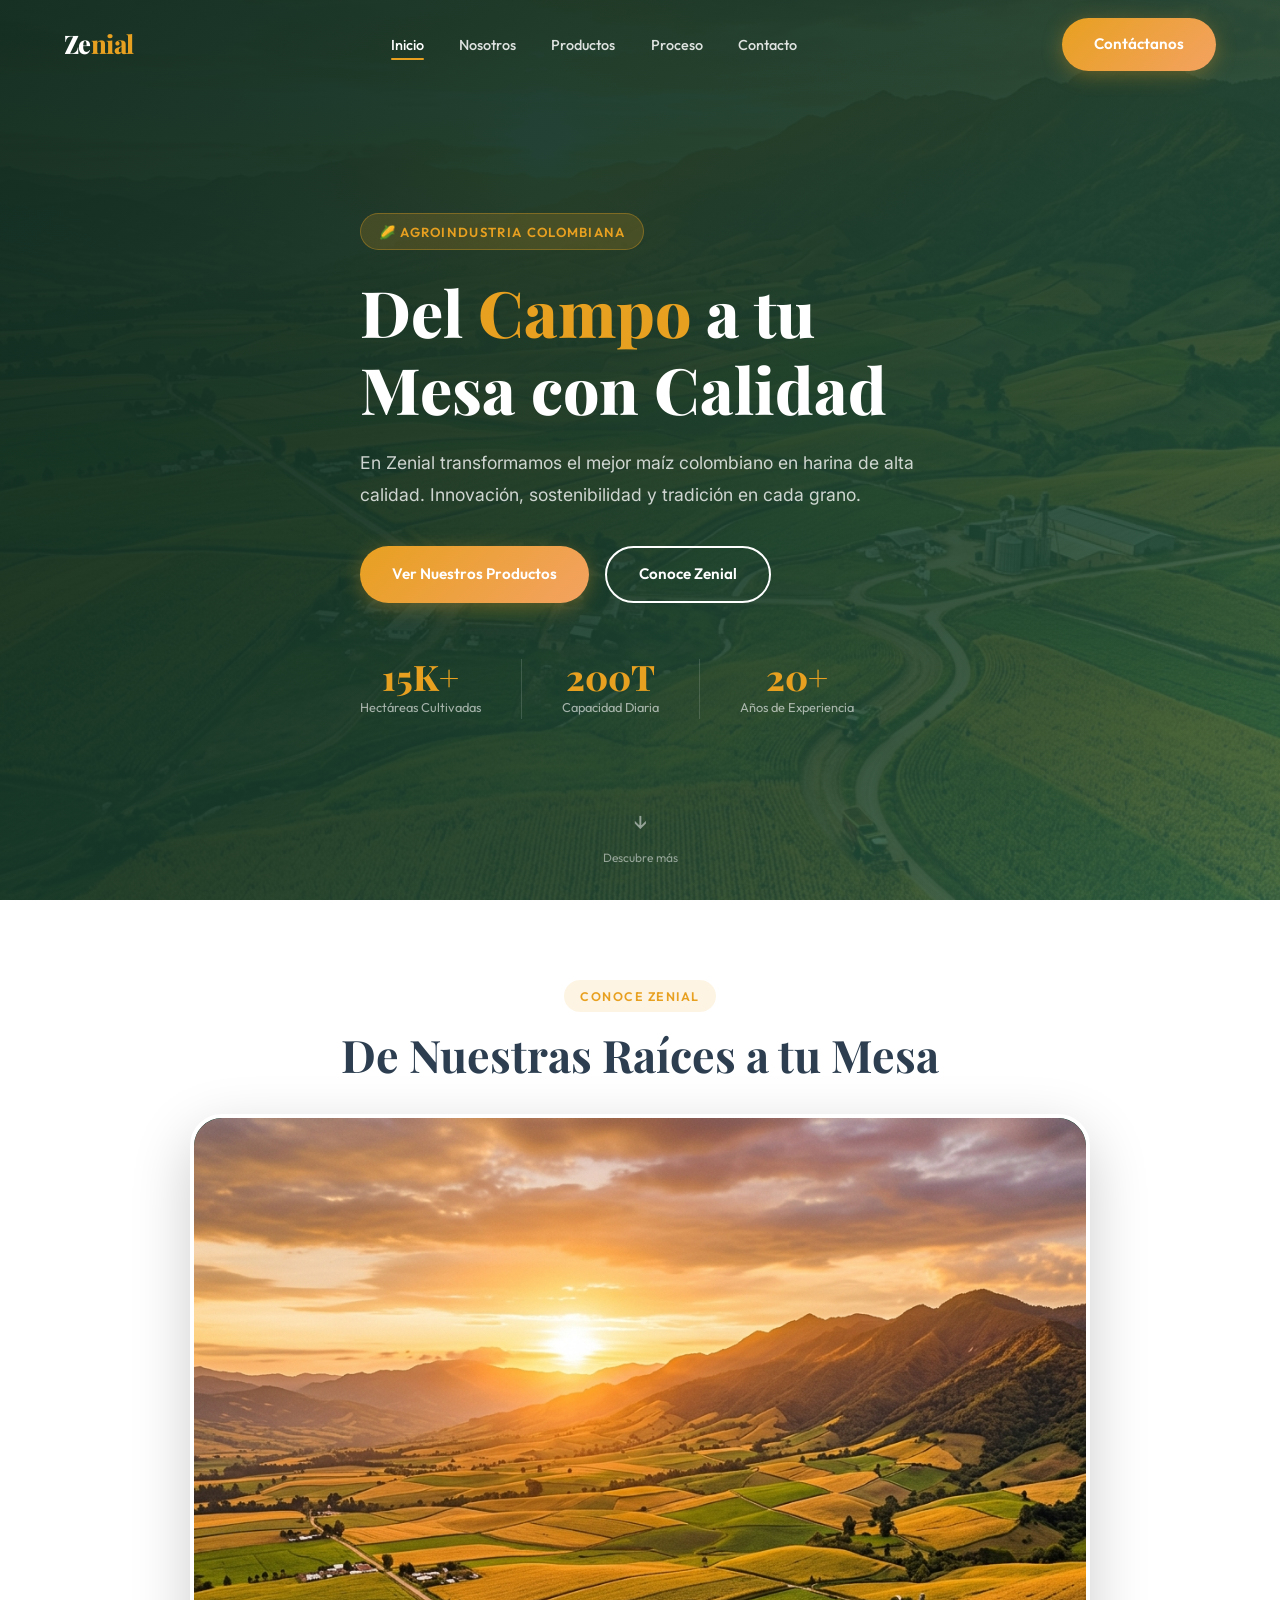
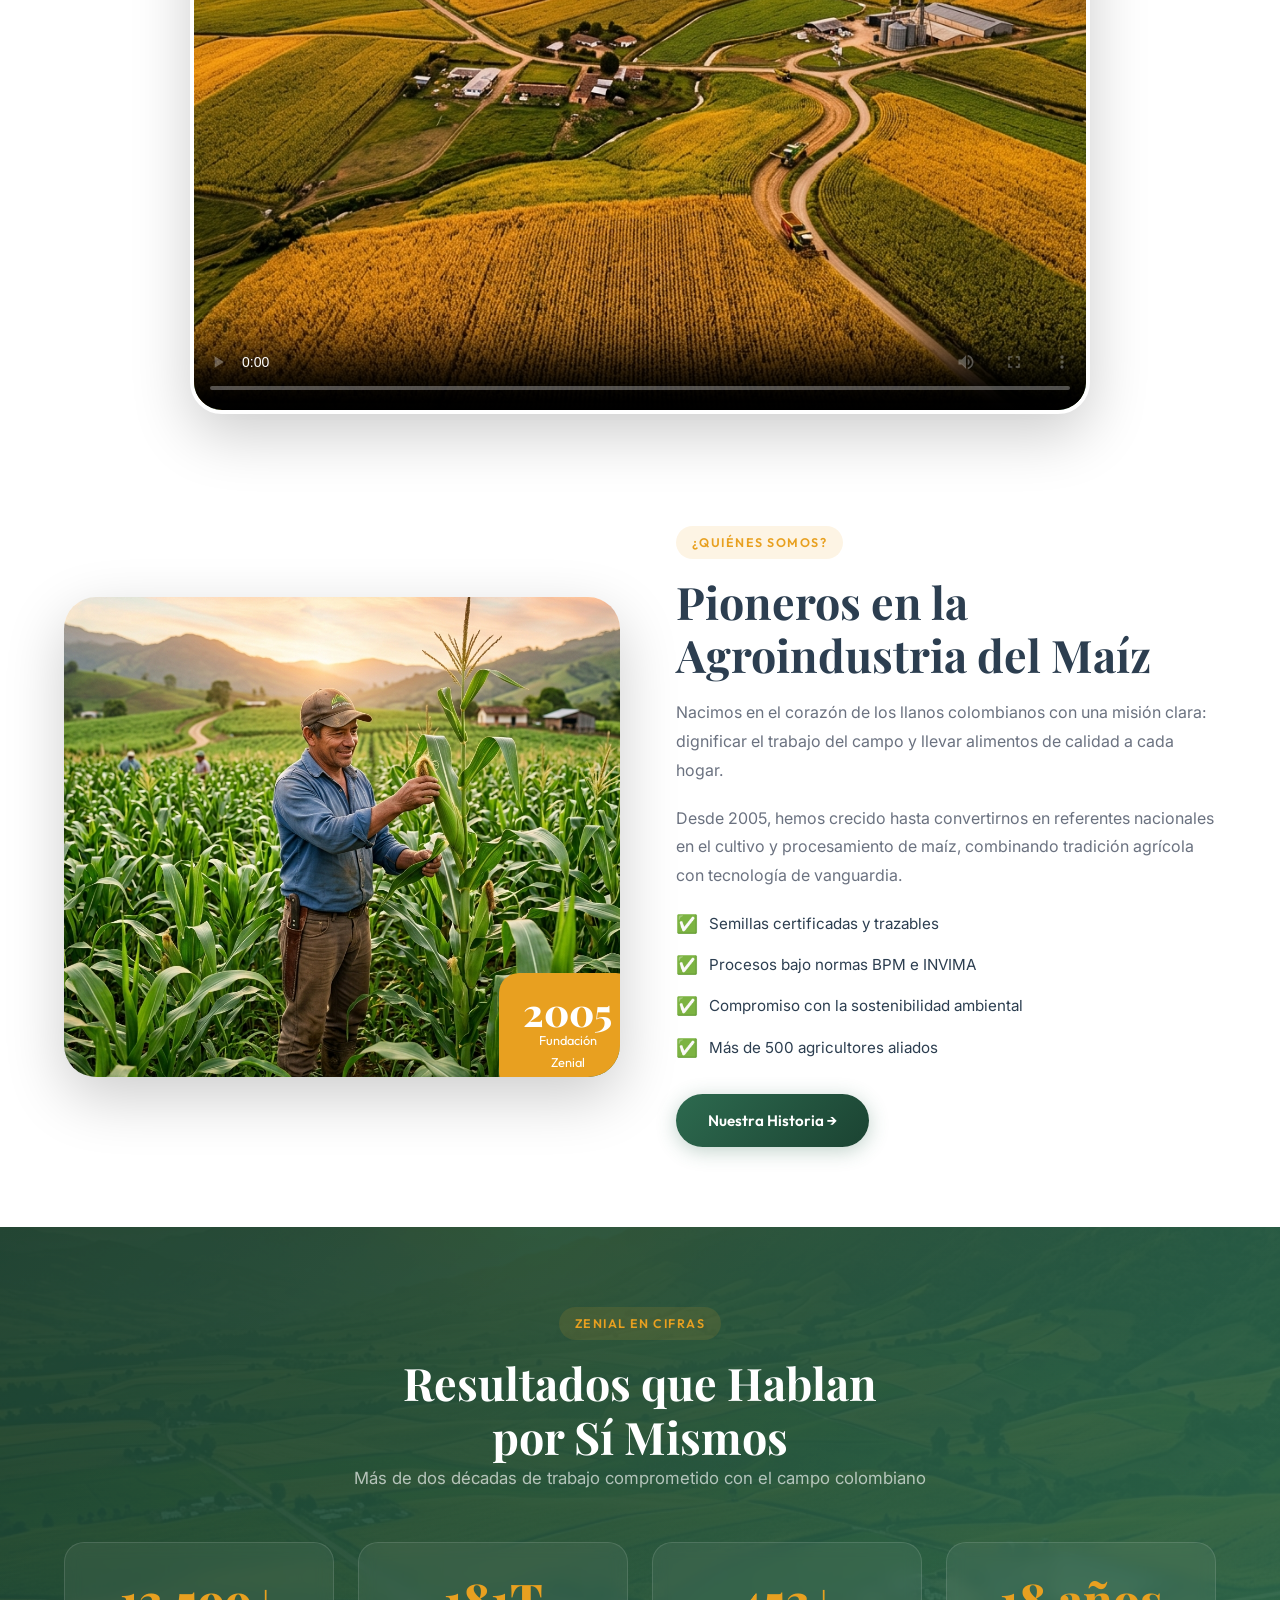
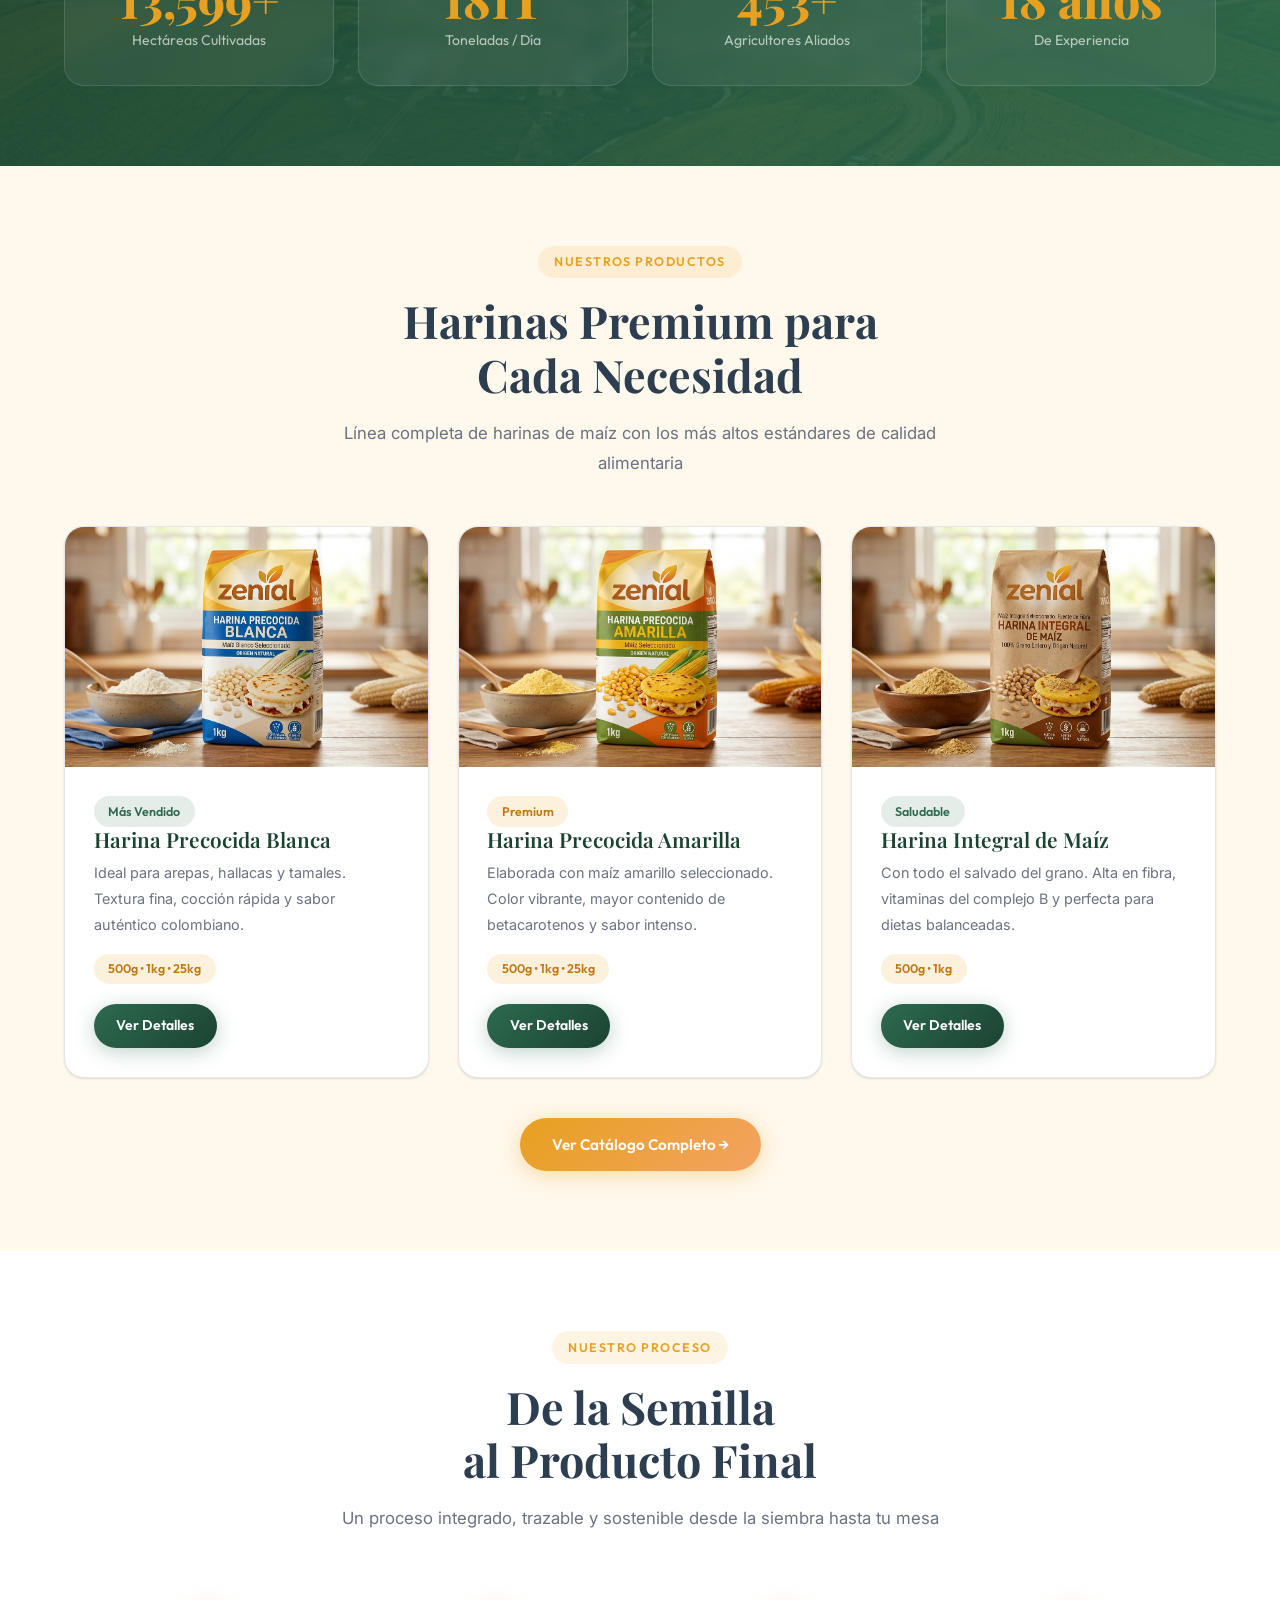
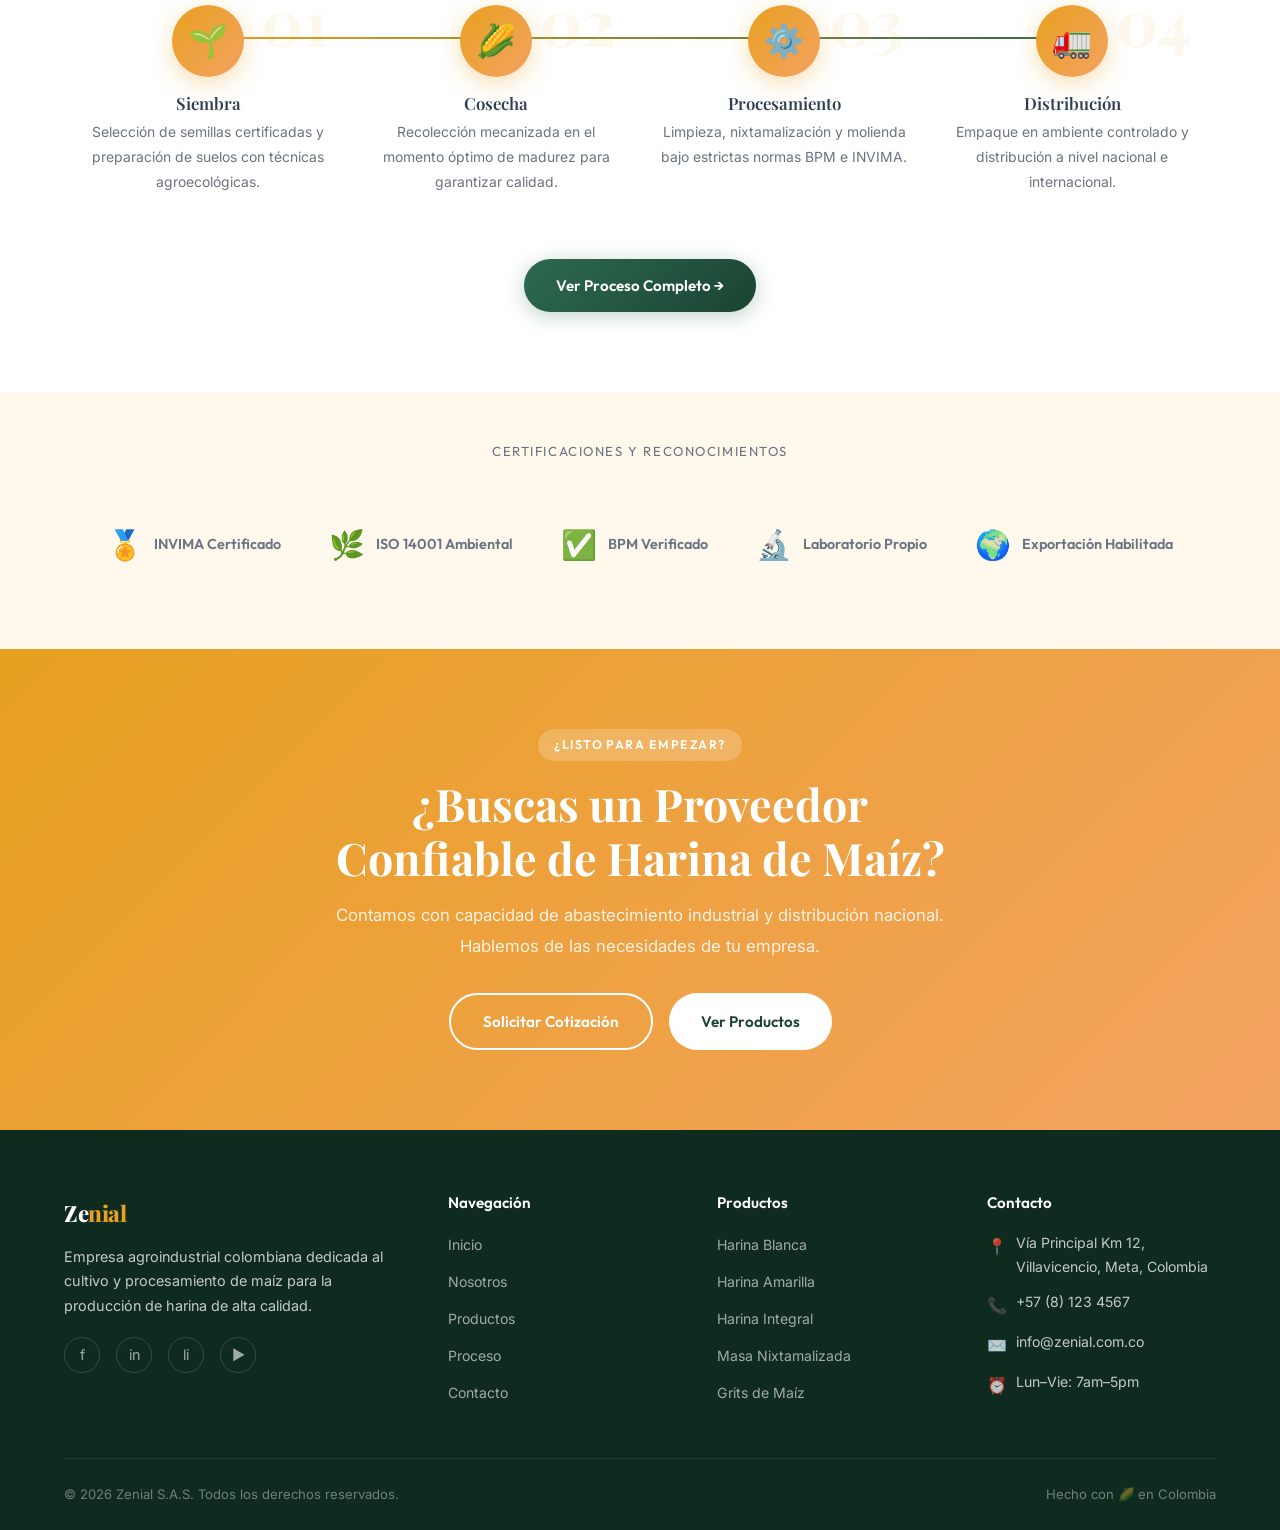
==== index.html @ 9efb4933 "first commit" ====
<!DOCTYPE html>
<html lang="es">

<head>
  <meta charset="UTF-8" />
  <meta name="viewport" content="width=device-width, initial-scale=1.0" />
  <meta name="description"
    content="Zenial — Empresa agroindustrial líder en cultivo y procesamiento de maíz para producción de harina de alta calidad en Colombia." />
  <title>Zenial | Harina de Maíz Premium — Del Campo a tu Mesa</title>
  <link rel="stylesheet" href="css/styles.css" />
  <style>
    /* ── HERO HOME ── */
    .hero {
      min-height: 100vh;
      display: flex;
      align-items: center;
      position: relative;
      overflow: hidden;
      background: linear-gradient(135deg, var(--color-darker) 0%, #1a3a2a 50%, var(--color-secondary) 100%);
    }

    .hero-bg {
      position: absolute;
      inset: 0;
      background: url('assets/images/hero_banner.png') center/cover no-repeat;
      opacity: .22;
    }

    .hero-overlay {
      position: absolute;
      inset: 0;
      background: linear-gradient(135deg, rgba(15, 43, 32, .85) 0%, rgba(27, 67, 50, .6) 60%, transparent 100%);
    }

    .hero .container {
      position: relative;
      z-index: 1;
      padding-top: 6rem;
      padding-bottom: 4rem;
    }

    .hero-content {
      max-width: 680px;
    }

    .hero-tag {
      display: inline-flex;
      align-items: center;
      gap: .5rem;
      background: rgba(232, 160, 32, .18);
      border: 1px solid rgba(232, 160, 32, .35);
      border-radius: 50px;
      padding: .4rem 1.1rem;
      font-family: var(--font-accent);
      font-size: .82rem;
      font-weight: 600;
      letter-spacing: .1em;
      text-transform: uppercase;
      color: var(--color-primary);
      margin-bottom: 1.5rem;
    }

    .hero h1 {
      color: var(--color-white);
      margin-bottom: 1.2rem;
    }

    .hero h1 em {
      font-style: normal;
      color: var(--color-primary);
    }

    .hero-desc {
      color: rgba(255, 255, 255, .78);
      font-size: 1.1rem;
      line-height: 1.8;
      margin-bottom: 2.2rem;
      max-width: 560px;
    }

    .hero-btns {
      display: flex;
      gap: 1rem;
      flex-wrap: wrap;
    }

    .hero-stats {
      display: flex;
      gap: 2.5rem;
      margin-top: 3.5rem;
      flex-wrap: wrap;
    }

    .hero-stat {
      text-align: center;
    }

    .hero-stat .num {
      font-family: var(--font-heading);
      font-size: 2.2rem;
      font-weight: 800;
      color: var(--color-primary);
      line-height: 1;
    }

    .hero-stat .lbl {
      font-size: .8rem;
      color: rgba(255, 255, 255, .6);
      font-family: var(--font-accent);
      margin-top: .2rem;
    }

    .hero-divider {
      width: 1px;
      background: rgba(255, 255, 255, .15);
    }

    .hero-scroll {
      position: absolute;
      bottom: 2rem;
      left: 50%;
      transform: translateX(-50%);
      display: flex;
      flex-direction: column;
      align-items: center;
      gap: .4rem;
      color: rgba(255, 255, 255, .5);
      font-size: .75rem;
      font-family: var(--font-accent);
      animation: bounce 2s infinite;
      z-index: 1;
    }

    .hero-scroll span {
      font-size: 1.4rem;
    }

    @keyframes bounce {

      0%,
      100% {
        transform: translateX(-50%) translateY(0)
      }

      50% {
        transform: translateX(-50%) translateY(-8px)
      }
    }

    /* ── SECCIÓN VIDEO ── */
    .video-section {
      background: var(--color-white);
      padding: 5rem 0 2rem;
      text-align: center;
    }
    .video-container {
      max-width: 900px;
      margin: 0 auto;
      border-radius: var(--radius-xl);
      overflow: hidden;
      box-shadow: var(--shadow-xl);
      border: 4px solid var(--color-white);
      background: var(--color-dark);
    }
    .video-container video {
      width: 100%;
      display: block;
      border-radius: calc(var(--radius-xl) - 4px);
    }
    .video-intro {
      margin-bottom: 2rem;
    }

    /* ── SECCIÓN QUIÉNES SOMOS (HOME) ── */
    .about-home {
      background: var(--color-white);
    }

    .about-img-wrap {
      position: relative;
      border-radius: var(--radius-xl);
      overflow: hidden;
      box-shadow: var(--shadow-xl);
    }

    .about-img-wrap img {
      width: 100%;
      height: 480px;
      object-fit: cover;
    }

    .about-badge {
      position: absolute;
      bottom: -1rem;
      right: -1rem;
      background: var(--color-primary);
      color: var(--color-white);
      border-radius: var(--radius-lg);
      padding: 1.2rem 1.5rem;
      text-align: center;
      box-shadow: var(--shadow-lg);
    }

    .about-badge .big {
      font-family: var(--font-heading);
      font-size: 2.4rem;
      font-weight: 800;
      line-height: 1;
    }

    .about-badge .small {
      font-family: var(--font-accent);
      font-size: .8rem;
    }

    .about-text {
      padding-left: 1rem;
    }

    .about-text h2 {
      margin-bottom: 1rem;
    }

    .about-text p {
      color: var(--color-text-light);
      margin-bottom: 1.2rem;
    }

    .about-text ul {
      display: flex;
      flex-direction: column;
      gap: .7rem;
      margin-bottom: 2rem;
    }

    .about-text ul li {
      display: flex;
      align-items: center;
      gap: .7rem;
      font-size: .95rem;
    }

    .check-icon {
      color: var(--color-secondary);
      font-size: 1.1rem;
    }

    /* ── PRODUCTOS DESTACADOS ── */
    .productos-home {
      background: var(--color-light);
    }

    .prod-grid {
      display: grid;
      grid-template-columns: repeat(3, 1fr);
      gap: 1.8rem;
    }

    /* ── STATS SECTION ── */
    .stats-section {
      background: linear-gradient(135deg, var(--color-dark), var(--color-secondary));
      padding: 5rem 0;
      position: relative;
      overflow: hidden;
    }

    .stats-section::before {
      content: '';
      position: absolute;
      inset: 0;
      background: url('assets/images/hero_banner.png') center/cover no-repeat;
      opacity: .07;
    }

    .stats-section .container {
      position: relative;
      z-index: 1;
    }

    .stats-intro {
      color: var(--color-white);
      text-align: center;
      margin-bottom: 3rem;
    }

    .stats-intro h2 {
      color: var(--color-white);
    }

    .stats-intro p {
      color: rgba(255, 255, 255, .65);
    }

    /* ── PROCESO PREVIEW ── */
    .proceso-preview {
      background: var(--color-white);
    }

    /* ── CTA FINAL ── */
    .cta-section {
      background: linear-gradient(135deg, var(--color-primary), var(--color-accent));
      padding: 5rem 0;
      text-align: center;
    }

    .cta-section h2 {
      color: var(--color-white);
      margin-bottom: 1rem;
    }

    .cta-section p {
      color: rgba(255, 255, 255, .85);
      font-size: 1.05rem;
      margin-bottom: 2rem;
    }

    .cta-btns {
      display: flex;
      gap: 1rem;
      justify-content: center;
      flex-wrap: wrap;
    }

    /* ── CERTIFICACIONES ── */
    .cert-section {
      background: var(--color-light);
      padding: 3rem 0;
    }

    .cert-title {
      text-align: center;
      font-family: var(--font-accent);
      font-size: .82rem;
      text-transform: uppercase;
      letter-spacing: .12em;
      color: var(--color-text-light);
      margin-bottom: 1.5rem;
    }
  </style>
</head>

<body>

  <!-- ══ NAVBAR ══ -->
  <nav class="navbar" id="navbar">
    <div class="container">
      <a href="index.html" class="nav-logo">
        <img src="assets/logo.png" alt="Zenial Logo" onerror="this.style.display='none'">
        <span class="nav-logo-text">Ze<span>nial</span></span>
      </a>
      <ul class="nav-links" id="navLinks">
        <li><a href="index.html" class="active">Inicio</a></li>
        <li><a href="nosotros.html">Nosotros</a></li>
        <li><a href="productos.html">Productos</a></li>
        <li><a href="proceso.html">Proceso</a></li>
        <li><a href="contacto.html">Contacto</a></li>
      </ul>
      <a href="contacto.html" class="btn btn-primary nav-cta">Contáctanos</a>
      <button class="hamburger" id="hamburger" aria-label="Menú">
        <span></span><span></span><span></span>
      </button>
    </div>
  </nav>

  <!-- ══ HERO ══ -->
  <section class="hero" id="hero">
    <div class="hero-bg"></div>
    <div class="hero-overlay"></div>
    <div class="container">
      <div class="hero-content">
        <div class="hero-tag">🌽 Agroindustria Colombiana</div>
        <h1>Del <em>Campo</em> a tu<br>Mesa con Calidad</h1>
        <p class="hero-desc">
          En Zenial transformamos el mejor maíz colombiano en harina de alta calidad.
          Innovación, sostenibilidad y tradición en cada grano.
        </p>
        <div class="hero-btns">
          <a href="productos.html" class="btn btn-primary">Ver Nuestros Productos</a>
          <a href="nosotros.html" class="btn btn-outline">Conoce Zenial</a>
        </div>
        <div class="hero-stats">
          <div class="hero-stat">
            <div class="num">15K+</div>
            <div class="lbl">Hectáreas Cultivadas</div>
          </div>
          <div class="hero-divider"></div>
          <div class="hero-stat">
            <div class="num">200T</div>
            <div class="lbl">Capacidad Diaria</div>
          </div>
          <div class="hero-divider"></div>
          <div class="hero-stat">
            <div class="num">20+</div>
            <div class="lbl">Años de Experiencia</div>
          </div>
        </div>
      </div>
    </div>
    <div class="hero-scroll">
      <span>↓</span>
      Descubre más
    </div>
  </section>

  <!-- ══ VIDEO COMERCIAL ══ -->
  <section class="video-section">
    <div class="container">
      <div class="video-intro reveal">
        <span class="section-tag">Conoce Zenial</span>
        <h2>De Nuestras Raíces a tu Mesa</h2>
      </div>
      <div class="video-container reveal">
        <video controls poster="assets/images/hero_banner.png">
          <source src="assets/video/Raíces_a_tu_Mesa.mp4#t=0,26" type="video/mp4">
          Tu navegador no soporta la etiqueta de video.
        </video>
      </div>
    </div>
  </section>

  <!-- ══ QUIÉNES SOMOS ══ -->
  <section class="section about-home">
    <div class="container">
      <div class="grid-2">
        <div class="about-img-wrap reveal-left">
          <img src="assets/images/agricultor_campo.png"
            onerror="this.src='https://images.unsplash.com/photo-1625246333195-78d9c38ad449?w=800&q=80'"
            alt="Agricultor en campo de maíz Zenial" />
          <div class="about-badge">
            <div class="big">2005</div>
            <div class="small">Fundación<br>Zenial</div>
          </div>
        </div>
        <div class="about-text reveal-right">
          <span class="section-tag">¿Quiénes Somos?</span>
          <h2>Pioneros en la<br>Agroindustria del Maíz</h2>
          <p>
            Nacimos en el corazón de los llanos colombianos con una misión clara:
            dignificar el trabajo del campo y llevar alimentos de calidad a cada hogar.
          </p>
          <p>
            Desde 2005, hemos crecido hasta convertirnos en referentes nacionales
            en el cultivo y procesamiento de maíz, combinando tradición agrícola
            con tecnología de vanguardia.
          </p>
          <ul>
            <li><span class="check-icon">✅</span> Semillas certificadas y trazables</li>
            <li><span class="check-icon">✅</span> Procesos bajo normas BPM e INVIMA</li>
            <li><span class="check-icon">✅</span> Compromiso con la sostenibilidad ambiental</li>
            <li><span class="check-icon">✅</span> Más de 500 agricultores aliados</li>
          </ul>
          <a href="nosotros.html" class="btn btn-green">Nuestra Historia →</a>
        </div>
      </div>
    </div>
  </section>

  <!-- ══ ESTADÍSTICAS ══ -->
  <section class="stats-section">
    <div class="container">
      <div class="stats-intro reveal">
        <span class="section-tag">Zenial en Cifras</span>
        <h2>Resultados que Hablan<br>por Sí Mismos</h2>
        <p class="section-subtitle">Más de dos décadas de trabajo comprometido con el campo colombiano</p>
      </div>
      <div class="stats-grid">
        <div class="stat-card reveal">
          <div class="stat-number" data-target="15000" data-suffix="+">0</div>
          <div class="stat-label">Hectáreas Cultivadas</div>
        </div>
        <div class="stat-card reveal">
          <div class="stat-number" data-target="200" data-suffix="T">0</div>
          <div class="stat-label">Toneladas / Día</div>
        </div>
        <div class="stat-card reveal">
          <div class="stat-number" data-target="500" data-suffix="+">0</div>
          <div class="stat-label">Agricultores Aliados</div>
        </div>
        <div class="stat-card reveal">
          <div class="stat-number" data-target="20" data-suffix=" años">0</div>
          <div class="stat-label">De Experiencia</div>
        </div>
      </div>
    </div>
  </section>

  <!-- ══ PRODUCTOS DESTACADOS ══ -->
  <section class="section productos-home">
    <div class="container">
      <div class="text-center reveal">
        <span class="section-tag">Nuestros Productos</span>
        <h2 class="section-title">Harinas Premium para<br>Cada Necesidad</h2>
        <p class="section-subtitle">Línea completa de harinas de maíz con los más altos estándares de calidad
          alimentaria</p>
      </div>
      <div class="prod-grid">
        <div class="product-card reveal">
          <div class="product-img">
            <img src="assets/images/harina_blanca.png"
              onerror="this.style.display='none'; this.parentElement.innerHTML+='🌽'"
              alt="Harina de Maíz Precocida Blanca" />
          </div>
          <div class="product-body">
            <span class="badge badge-green">Más Vendido</span>
            <h3 class="product-name">Harina Precocida Blanca</h3>
            <p class="product-desc">Ideal para arepas, hallacas y tamales. Textura fina, cocción rápida y sabor
              auténtico colombiano.</p>
            <div class="product-specs">
              <span class="badge badge-gold">500g • 1kg • 25kg</span>
            </div>
            <a href="productos.html" class="btn btn-green" style="font-size:.88rem;padding:.65rem 1.4rem;">Ver
              Detalles</a>
          </div>
        </div>
        <div class="product-card reveal">
          <div class="product-img">
            <img src="assets/images/harina_amarilla.png"
              onerror="this.style.display='none'; this.parentElement.innerHTML+='🌽'"
              alt="Harina de Maíz Precocida Amarilla" />
          </div>
          <div class="product-body">
            <span class="badge badge-gold">Premium</span>
            <h3 class="product-name">Harina Precocida Amarilla</h3>
            <p class="product-desc">Elaborada con maíz amarillo seleccionado. Color vibrante, mayor contenido de
              betacarotenos y sabor intenso.</p>
            <div class="product-specs">
              <span class="badge badge-gold">500g • 1kg • 25kg</span>
            </div>
            <a href="productos.html" class="btn btn-green" style="font-size:.88rem;padding:.65rem 1.4rem;">Ver
              Detalles</a>
          </div>
        </div>
        <div class="product-card reveal">
          <div class="product-img">
            <img src="assets/images/harina_integral.png"
              onerror="this.style.display='none'; this.parentElement.innerHTML+='🌽'" alt="Harina de Maíz Integral" />
          </div>
          <div class="product-body">
            <span class="badge badge-green">Saludable</span>
            <h3 class="product-name">Harina Integral de Maíz</h3>
            <p class="product-desc">Con todo el salvado del grano. Alta en fibra, vitaminas del complejo B y perfecta
              para dietas balanceadas.</p>
            <div class="product-specs">
              <span class="badge badge-gold">500g • 1kg</span>
            </div>
            <a href="productos.html" class="btn btn-green" style="font-size:.88rem;padding:.65rem 1.4rem;">Ver
              Detalles</a>
          </div>
        </div>
      </div>
      <div class="text-center" style="margin-top:2.5rem;">
        <a href="productos.html" class="btn btn-primary">Ver Catálogo Completo →</a>
      </div>
    </div>
  </section>

  <!-- ══ PROCESO PREVIEW ══ -->
  <section class="section proceso-preview">
    <div class="container">
      <div class="text-center reveal">
        <span class="section-tag">Nuestro Proceso</span>
        <h2 class="section-title">De la Semilla<br>al Producto Final</h2>
        <p class="section-subtitle">Un proceso integrado, trazable y sostenible desde la siembra hasta tu mesa</p>
      </div>
      <div class="process-steps" style="margin-top:3rem;">
        <div class="process-step reveal">
          <span class="step-num">01</span>
          <div class="process-icon">🌱</div>
          <h3>Siembra</h3>
          <p>Selección de semillas certificadas y preparación de suelos con técnicas agroecológicas.</p>
        </div>
        <div class="process-step reveal">
          <span class="step-num">02</span>
          <div class="process-icon">🌽</div>
          <h3>Cosecha</h3>
          <p>Recolección mecanizada en el momento óptimo de madurez para garantizar calidad.</p>
        </div>
        <div class="process-step reveal">
          <span class="step-num">03</span>
          <div class="process-icon">⚙️</div>
          <h3>Procesamiento</h3>
          <p>Limpieza, nixtamalización y molienda bajo estrictas normas BPM e INVIMA.</p>
        </div>
        <div class="process-step reveal">
          <span class="step-num">04</span>
          <div class="process-icon">🚛</div>
          <h3>Distribución</h3>
          <p>Empaque en ambiente controlado y distribución a nivel nacional e internacional.</p>
        </div>
      </div>
      <div class="text-center" style="margin-top:2.5rem;">
        <a href="proceso.html" class="btn btn-green">Ver Proceso Completo →</a>
      </div>
    </div>
  </section>

  <!-- ══ CERTIFICACIONES ══ -->
  <section class="cert-section">
    <div class="container">
      <p class="cert-title">Certificaciones y Reconocimientos</p>
      <div class="cert-strip">
        <div class="cert-item"><span class="cert-icon">🏅</span> INVIMA Certificado</div>
        <div class="cert-item"><span class="cert-icon">🌿</span> ISO 14001 Ambiental</div>
        <div class="cert-item"><span class="cert-icon">✅</span> BPM Verificado</div>
        <div class="cert-item"><span class="cert-icon">🔬</span> Laboratorio Propio</div>
        <div class="cert-item"><span class="cert-icon">🌍</span> Exportación Habilitada</div>
      </div>
    </div>
  </section>

  <!-- ══ CTA ══ -->
  <section class="cta-section">
    <div class="container">
      <span class="section-tag" style="background:rgba(255,255,255,.2);color:#fff;">¿Listo para empezar?</span>
      <h2>¿Buscas un Proveedor<br>Confiable de Harina de Maíz?</h2>
      <p>Contamos con capacidad de abastecimiento industrial y distribución nacional.<br>Hablemos de las necesidades de
        tu empresa.</p>
      <div class="cta-btns">
        <a href="contacto.html" class="btn btn-outline">Solicitar Cotización</a>
        <a href="productos.html" class="btn" style="background:var(--color-white);color:var(--color-dark);">Ver
          Productos</a>
      </div>
    </div>
  </section>

  <!-- ══ FOOTER ══ -->
  <footer class="footer">
    <div class="container">
      <div class="footer-grid">
        <div class="footer-brand">
          <div class="nav-logo-text">Ze<span style="color:var(--color-primary)">nial</span></div>
          <p>Empresa agroindustrial colombiana dedicada al cultivo y procesamiento de maíz para la producción de harina
            de alta calidad.</p>
          <div class="footer-socials" style="margin-top:1.2rem;">
            <a href="#" class="social-link" aria-label="Facebook">f</a>
            <a href="#" class="social-link" aria-label="Instagram">in</a>
            <a href="#" class="social-link" aria-label="LinkedIn">li</a>
            <a href="#" class="social-link" aria-label="YouTube">▶</a>
          </div>
        </div>
        <div class="footer-col">
          <h4>Navegación</h4>
          <ul>
            <li><a href="index.html">Inicio</a></li>
            <li><a href="nosotros.html">Nosotros</a></li>
            <li><a href="productos.html">Productos</a></li>
            <li><a href="proceso.html">Proceso</a></li>
            <li><a href="contacto.html">Contacto</a></li>
          </ul>
        </div>
        <div class="footer-col">
          <h4>Productos</h4>
          <ul>
            <li><a href="productos.html">Harina Blanca</a></li>
            <li><a href="productos.html">Harina Amarilla</a></li>
            <li><a href="productos.html">Harina Integral</a></li>
            <li><a href="productos.html">Masa Nixtamalizada</a></li>
            <li><a href="productos.html">Grits de Maíz</a></li>
          </ul>
        </div>
        <div class="footer-col">
          <h4>Contacto</h4>
          <div class="footer-contact-item"><span class="icon">📍</span><span>Vía Principal Km 12, Villavicencio, Meta,
              Colombia</span></div>
          <div class="footer-contact-item"><span class="icon">📞</span><span>+57 (8) 123 4567</span></div>
          <div class="footer-contact-item"><span class="icon">✉️</span><span>info@zenial.com.co</span></div>
          <div class="footer-contact-item"><span class="icon">⏰</span><span>Lun–Vie: 7am–5pm</span></div>
        </div>
      </div>
      <div class="footer-bottom">
        <span>© 2026 Zenial S.A.S. Todos los derechos reservados.</span>
        <span>Hecho con 🌽 en Colombia</span>
      </div>
    </div>
  </footer>

  <script src="js/main.js"></script>
</body>

</html>
---- css/styles.css ----
/* ===================================================
   ZENIAL — Sistema de Diseño Global
   Paleta: Verde Campo + Dorado Maíz
=================================================== */

/* Google Fonts */
@import url('https://fonts.googleapis.com/css2?family=Playfair+Display:wght@400;600;700;800&family=Inter:wght@300;400;500;600&family=Outfit:wght@300;400;600;700&display=swap');

/* ─── Variables / Tokens ─── */
:root {
  --color-primary:    #E8A020;
  --color-primary-dk: #C07810;
  --color-secondary:  #2D6A4F;
  --color-dark:       #1B4332;
  --color-darker:     #0f2b20;
  --color-accent:     #F4A261;
  --color-light:      #FFF8EC;
  --color-cream:      #FEF3C7;
  --color-text:       #2C3E50;
  --color-text-light: #6B7280;
  --color-white:      #FFFFFF;
  --color-border:     #E5E7EB;

  --font-heading: 'Playfair Display', Georgia, serif;
  --font-body:    'Inter', sans-serif;
  --font-accent:  'Outfit', sans-serif;

  --shadow-sm:  0 1px 3px rgba(0,0,0,.08), 0 1px 2px rgba(0,0,0,.05);
  --shadow-md:  0 4px 16px rgba(0,0,0,.10);
  --shadow-lg:  0 10px 40px rgba(0,0,0,.15);
  --shadow-xl:  0 20px 60px rgba(0,0,0,.20);

  --radius-sm:  6px;
  --radius-md:  12px;
  --radius-lg:  20px;
  --radius-xl:  32px;

  --transition: .3s cubic-bezier(.4,0,.2,1);
  --max-width:  1200px;
}

/* ─── Reset ─── */
*, *::before, *::after { box-sizing: border-box; margin: 0; padding: 0; }
html { scroll-behavior: smooth; font-size: 16px; }
body {
  font-family: var(--font-body);
  color: var(--color-text);
  background: var(--color-white);
  line-height: 1.7;
  overflow-x: hidden;
}
img { max-width: 100%; display: block; }
a  { text-decoration: none; color: inherit; }
ul { list-style: none; }
button { cursor: pointer; border: none; outline: none; background: transparent; }

/* ─── Utilidades ─── */
.container { max-width: var(--max-width); margin: 0 auto; padding: 0 1.5rem; }
.section    { padding: 5rem 0; }
.section-sm { padding: 3rem 0; }
.text-center { text-align: center; }
.text-gold   { color: var(--color-primary); }
.text-green  { color: var(--color-secondary); }
.bg-light    { background: var(--color-light); }
.bg-dark     { background: var(--color-dark); }

/* ─── Tipografía ─── */
h1,h2,h3,h4,h5 { font-family: var(--font-heading); line-height: 1.2; }
h1 { font-size: clamp(2.2rem, 5vw, 4rem); font-weight: 800; }
h2 { font-size: clamp(1.8rem, 3.5vw, 2.8rem); font-weight: 700; }
h3 { font-size: clamp(1.2rem, 2vw, 1.6rem); font-weight: 600; }
p  { font-size: 1rem; line-height: 1.8; }

.section-tag {
  display: inline-block;
  font-family: var(--font-accent);
  font-size: .78rem;
  font-weight: 600;
  letter-spacing: .12em;
  text-transform: uppercase;
  color: var(--color-primary);
  background: rgba(232,160,32,.12);
  padding: .35rem 1rem;
  border-radius: 50px;
  margin-bottom: 1rem;
}

.section-title {
  font-family: var(--font-heading);
  margin-bottom: 1rem;
}

.section-subtitle {
  color: var(--color-text-light);
  font-size: 1.05rem;
  max-width: 600px;
  margin: 0 auto 3rem;
}

/* ─── Botones ─── */
.btn {
  display: inline-flex;
  align-items: center;
  gap: .5rem;
  font-family: var(--font-accent);
  font-weight: 600;
  font-size: .95rem;
  padding: .85rem 2rem;
  border-radius: 50px;
  transition: var(--transition);
  position: relative;
  overflow: hidden;
}
.btn-primary {
  background: linear-gradient(135deg, var(--color-primary), var(--color-accent));
  color: var(--color-white);
  box-shadow: 0 4px 20px rgba(232,160,32,.35);
}
.btn-primary:hover {
  transform: translateY(-2px);
  box-shadow: 0 8px 30px rgba(232,160,32,.5);
}
.btn-outline {
  border: 2px solid var(--color-white);
  color: var(--color-white);
}
.btn-outline:hover {
  background: var(--color-white);
  color: var(--color-dark);
  transform: translateY(-2px);
}
.btn-green {
  background: linear-gradient(135deg, var(--color-secondary), var(--color-dark));
  color: var(--color-white);
  box-shadow: 0 4px 20px rgba(45,106,79,.3);
}
.btn-green:hover { transform: translateY(-2px); box-shadow: 0 8px 30px rgba(45,106,79,.45); }

/* ─── NAVBAR ─── */
.navbar {
  position: fixed;
  top: 0; left: 0; right: 0;
  z-index: 1000;
  padding: 1.1rem 0;
  transition: var(--transition);
}
.navbar.scrolled {
  background: rgba(27,67,50,.96);
  backdrop-filter: blur(16px);
  box-shadow: var(--shadow-md);
  padding: .75rem 0;
}
.navbar .container {
  display: flex;
  align-items: center;
  justify-content: space-between;
}
.nav-logo {
  display: flex;
  align-items: center;
  gap: .75rem;
}
.nav-logo img {
  height: 46px;
  width: auto;
  filter: drop-shadow(0 2px 6px rgba(0,0,0,.3));
}
.nav-logo-text {
  font-family: var(--font-heading);
  font-size: 1.6rem;
  font-weight: 800;
  color: var(--color-white);
  letter-spacing: -.02em;
}
.nav-logo-text span { color: var(--color-primary); }
.nav-links {
  display: flex;
  align-items: center;
  gap: 2.2rem;
}
.nav-links a {
  font-family: var(--font-accent);
  font-size: .9rem;
  font-weight: 500;
  color: rgba(255,255,255,.85);
  transition: var(--transition);
  position: relative;
  padding-bottom: 2px;
}
.nav-links a::after {
  content: '';
  position: absolute;
  bottom: -4px; left: 0;
  width: 0; height: 2px;
  background: var(--color-primary);
  transition: var(--transition);
  border-radius: 2px;
}
.nav-links a:hover, .nav-links a.active { color: var(--color-white); }
.nav-links a:hover::after, .nav-links a.active::after { width: 100%; }
.nav-cta { margin-left: .5rem; }

.hamburger {
  display: none;
  flex-direction: column;
  gap: 5px;
  padding: .4rem;
  cursor: pointer;
}
.hamburger span {
  display: block;
  width: 26px; height: 2px;
  background: var(--color-white);
  border-radius: 2px;
  transition: var(--transition);
}
.hamburger.open span:nth-child(1) { transform: translateY(7px) rotate(45deg); }
.hamburger.open span:nth-child(2) { opacity: 0; }
.hamburger.open span:nth-child(3) { transform: translateY(-7px) rotate(-45deg); }

/* ─── FOOTER ─── */
.footer {
  background: var(--color-darker);
  color: rgba(255,255,255,.75);
  padding: 4rem 0 0;
}
.footer-grid {
  display: grid;
  grid-template-columns: 1.5fr 1fr 1fr 1fr;
  gap: 2.5rem;
  padding-bottom: 3rem;
  border-bottom: 1px solid rgba(255,255,255,.08);
}
.footer-brand .nav-logo-text { font-size: 1.4rem; }
.footer-brand p { margin-top: .8rem; font-size: .9rem; line-height: 1.7; }
.footer-col h4 {
  font-family: var(--font-accent);
  font-weight: 600;
  color: var(--color-white);
  margin-bottom: 1.2rem;
  font-size: .95rem;
}
.footer-col ul { display: flex; flex-direction: column; gap: .6rem; }
.footer-col ul a {
  font-size: .88rem;
  color: rgba(255,255,255,.6);
  transition: var(--transition);
}
.footer-col ul a:hover { color: var(--color-primary); padding-left: 4px; }
.footer-contact-item {
  display: flex;
  align-items: flex-start;
  gap: .6rem;
  margin-bottom: .7rem;
  font-size: .88rem;
}
.footer-contact-item .icon { font-size: 1rem; margin-top: .1rem; }
.footer-bottom {
  display: flex;
  align-items: center;
  justify-content: space-between;
  padding: 1.5rem 0;
  font-size: .82rem;
  color: rgba(255,255,255,.4);
}
.footer-socials { display: flex; gap: 1rem; }
.social-link {
  width: 36px; height: 36px;
  display: flex; align-items: center; justify-content: center;
  border-radius: 50%;
  border: 1px solid rgba(255,255,255,.15);
  color: rgba(255,255,255,.6);
  font-size: .9rem;
  transition: var(--transition);
}
.social-link:hover {
  background: var(--color-primary);
  border-color: var(--color-primary);
  color: var(--color-white);
  transform: translateY(-2px);
}

/* ─── CARDS ─── */
.card {
  background: var(--color-white);
  border-radius: var(--radius-lg);
  box-shadow: var(--shadow-sm);
  border: 1px solid var(--color-border);
  transition: var(--transition);
  overflow: hidden;
}
.card:hover { transform: translateY(-6px); box-shadow: var(--shadow-lg); }
.card-img { width: 100%; height: 220px; object-fit: cover; }
.card-body { padding: 1.5rem; }
.card-tag {
  font-family: var(--font-accent);
  font-size: .75rem;
  font-weight: 600;
  color: var(--color-secondary);
  text-transform: uppercase;
  letter-spacing: .08em;
  margin-bottom: .5rem;
}
.card-title { font-size: 1.2rem; margin-bottom: .6rem; }
.card-text  { font-size: .9rem; color: var(--color-text-light); }

/* ─── HERO GENÉRICO ─── */
.page-hero {
  min-height: 42vh;
  display: flex; align-items: center;
  background: linear-gradient(135deg, var(--color-darker) 0%, var(--color-secondary) 100%);
  position: relative;
  overflow: hidden;
  padding-top: 80px;
}
.page-hero::before {
  content: '';
  position: absolute; inset: 0;
  background: url('../assets/images/hero_banner.png') center/cover no-repeat;
  opacity: .15;
}
.page-hero .container { position: relative; z-index: 1; }
.page-hero-content { padding: 3rem 0; }
.page-hero h1 { color: var(--color-white); margin-bottom: .8rem; }
.page-hero p  { color: rgba(255,255,255,.8); font-size: 1.1rem; max-width: 560px; }

/* ─── ESTADÍSTICAS ─── */
.stats-grid {
  display: grid;
  grid-template-columns: repeat(4, 1fr);
  gap: 1.5rem;
}
.stat-card {
  background: rgba(255,255,255,.06);
  border: 1px solid rgba(255,255,255,.12);
  border-radius: var(--radius-lg);
  padding: 2rem 1.5rem;
  text-align: center;
  backdrop-filter: blur(8px);
  transition: var(--transition);
}
.stat-card:hover { background: rgba(255,255,255,.1); transform: translateY(-4px); }
.stat-number {
  font-family: var(--font-heading);
  font-size: 3rem;
  font-weight: 800;
  color: var(--color-primary);
  line-height: 1;
}
.stat-suffix { font-size: 2rem; color: var(--color-primary); }
.stat-label  { font-size: .88rem; color: rgba(255,255,255,.65); margin-top: .4rem; font-family: var(--font-accent); }

/* ─── TIMELINE ─── */
.timeline { position: relative; padding-left: 3rem; }
.timeline::before {
  content: '';
  position: absolute;
  left: .85rem; top: 0; bottom: 0;
  width: 2px;
  background: linear-gradient(to bottom, var(--color-primary), var(--color-secondary));
}
.timeline-item { position: relative; margin-bottom: 3rem; }
.timeline-dot {
  position: absolute;
  left: -2.15rem;
  top: .2rem;
  width: 18px; height: 18px;
  border-radius: 50%;
  background: var(--color-primary);
  border: 3px solid var(--color-white);
  box-shadow: 0 0 0 3px var(--color-primary);
}
.timeline-year {
  font-family: var(--font-accent);
  font-size: .8rem;
  font-weight: 700;
  color: var(--color-primary);
  letter-spacing: .1em;
  margin-bottom: .3rem;
}
.timeline-item h3 { font-size: 1.15rem; margin-bottom: .4rem; }
.timeline-item p  { font-size: .92rem; color: var(--color-text-light); }

/* ─── PROCESO STEPS ─── */
.process-steps {
  display: grid;
  grid-template-columns: repeat(4, 1fr);
  gap: 0;
  position: relative;
}
.process-steps::before {
  content: '';
  position: absolute;
  top: 3.5rem; left: 12%; right: 12%;
  height: 2px;
  background: linear-gradient(90deg, var(--color-primary), var(--color-secondary));
  z-index: 0;
}
.process-step {
  text-align: center;
  padding: 1.5rem 1rem;
  position: relative;
  z-index: 1;
}
.process-icon {
  width: 72px; height: 72px;
  border-radius: 50%;
  background: linear-gradient(135deg, var(--color-primary), var(--color-accent));
  display: flex; align-items: center; justify-content: center;
  font-size: 2rem;
  margin: 0 auto 1rem;
  box-shadow: 0 6px 24px rgba(232,160,32,.35);
  transition: var(--transition);
}
.process-step:hover .process-icon { transform: scale(1.12); box-shadow: 0 10px 32px rgba(232,160,32,.5); }
.process-step h3 { font-size: 1.05rem; margin-bottom: .4rem; }
.process-step p  { font-size: .87rem; color: var(--color-text-light); }
.step-num {
  position: absolute;
  top: .5rem; right: 1.5rem;
  font-family: var(--font-heading);
  font-size: 4rem;
  font-weight: 800;
  color: rgba(232,160,32,.08);
  line-height: 1;
  pointer-events: none;
}

/* ─── FORMULARIO ─── */
.form-group { margin-bottom: 1.4rem; }
.form-group label {
  display: block;
  font-family: var(--font-accent);
  font-size: .88rem;
  font-weight: 600;
  color: var(--color-text);
  margin-bottom: .5rem;
}
.form-control {
  width: 100%;
  padding: .85rem 1.2rem;
  border: 2px solid var(--color-border);
  border-radius: var(--radius-md);
  font-family: var(--font-body);
  font-size: .95rem;
  color: var(--color-text);
  background: var(--color-white);
  transition: var(--transition);
}
.form-control:focus {
  outline: none;
  border-color: var(--color-secondary);
  box-shadow: 0 0 0 3px rgba(45,106,79,.12);
}
textarea.form-control { min-height: 130px; resize: vertical; }
.form-grid { display: grid; grid-template-columns: 1fr 1fr; gap: 1.2rem; }
.form-msg {
  padding: 1rem 1.2rem;
  border-radius: var(--radius-md);
  font-size: .9rem;
  margin-top: 1rem;
  display: none;
}
.form-msg.success { background: #D1FAE5; color: #065F46; border: 1px solid #6EE7B7; display: block; }
.form-msg.error   { background: #FEE2E2; color: #991B1B; border: 1px solid #FCA5A5; display: block; }

/* ─── ANIMACIONES SCROLL ─── */
.reveal {
  opacity: 0;
  transform: translateY(30px);
  transition: opacity .6s ease, transform .6s ease;
}
.reveal.visible { opacity: 1; transform: translateY(0); }
.reveal-left  { opacity: 0; transform: translateX(-40px); transition: opacity .6s ease, transform .6s ease; }
.reveal-right { opacity: 0; transform: translateX(40px);  transition: opacity .6s ease, transform .6s ease; }
.reveal-left.visible, .reveal-right.visible { opacity: 1; transform: translateX(0); }

/* ─── BADGES / CHIPS ─── */
.badge {
  display: inline-block;
  padding: .3rem .9rem;
  border-radius: 50px;
  font-size: .78rem;
  font-weight: 600;
  font-family: var(--font-accent);
}
.badge-gold  { background: rgba(232,160,32,.15); color: var(--color-primary-dk); }
.badge-green { background: rgba(45,106,79,.12);  color: var(--color-secondary); }

/* ─── VALORES CARDS ─── */
.valores-grid {
  display: grid;
  grid-template-columns: repeat(3, 1fr);
  gap: 1.5rem;
}
.valor-card {
  background: var(--color-white);
  border: 1px solid var(--color-border);
  border-radius: var(--radius-lg);
  padding: 2rem 1.5rem;
  transition: var(--transition);
  border-top: 4px solid var(--color-primary);
}
.valor-card:hover { transform: translateY(-5px); box-shadow: var(--shadow-md); }
.valor-icon { font-size: 2.2rem; margin-bottom: 1rem; }
.valor-card h3 { font-size: 1.1rem; margin-bottom: .5rem; color: var(--color-dark); }
.valor-card p  { font-size: .9rem; color: var(--color-text-light); }

/* ─── GLASSMORPHISM PANEL ─── */
.glass {
  background: rgba(255,255,255,.08);
  backdrop-filter: blur(16px);
  border: 1px solid rgba(255,255,255,.15);
  border-radius: var(--radius-xl);
}

/* ─── GRID UTILIDADES ─── */
.grid-2 { display: grid; grid-template-columns: 1fr 1fr; gap: 2.5rem; align-items: center; }
.grid-3 { display: grid; grid-template-columns: repeat(3, 1fr); gap: 2rem; }
.grid-4 { display: grid; grid-template-columns: repeat(4, 1fr); gap: 1.5rem; }

/* ─── PRODUCTOS ─── */
.product-card {
  background: var(--color-white);
  border-radius: var(--radius-lg);
  overflow: hidden;
  box-shadow: var(--shadow-sm);
  border: 1px solid var(--color-border);
  transition: var(--transition);
}
.product-card:hover { transform: translateY(-8px); box-shadow: var(--shadow-xl); }
.product-img {
  height: 240px;
  background: linear-gradient(135deg, var(--color-cream), #FDE68A);
  display: flex; align-items: center; justify-content: center;
  font-size: 5rem;
  position: relative;
  overflow: hidden;
}
.product-img img { width: 100%; height: 100%; object-fit: cover; }
.product-body { padding: 1.8rem; }
.product-name { font-size: 1.3rem; margin-bottom: .5rem; color: var(--color-dark); }
.product-desc { font-size: .9rem; color: var(--color-text-light); margin-bottom: 1rem; }
.product-specs { display: flex; flex-wrap: wrap; gap: .5rem; margin-bottom: 1.2rem; }

/* ─── CERTIFICACIONES ─── */
.cert-strip {
  display: flex;
  align-items: center;
  justify-content: center;
  gap: 3rem;
  padding: 2rem 0;
  flex-wrap: wrap;
}
.cert-item {
  display: flex;
  align-items: center;
  gap: .7rem;
  font-family: var(--font-accent);
  font-weight: 600;
  font-size: .9rem;
  color: var(--color-text-light);
}
.cert-icon { font-size: 1.8rem; }

/* ─── RESPONSIVE ─── */
@media (max-width: 1024px) {
  .footer-grid { grid-template-columns: 1fr 1fr; }
  .stats-grid  { grid-template-columns: repeat(2, 1fr); }
  .process-steps { grid-template-columns: repeat(2, 1fr); }
  .process-steps::before { display: none; }
  .grid-2 { gap: 1.5rem; }
}

@media (max-width: 768px) {
  .section  { padding: 3.5rem 0; }
  .nav-links { display: none; flex-direction: column; position: fixed; inset: 0; top: 0; background: var(--color-darker); padding: 5rem 2rem 2rem; gap: 1.5rem; z-index: 999; }
  .nav-links.open { display: flex; }
  .nav-links a { font-size: 1.3rem; }
  .hamburger { display: flex; z-index: 1001; }
  .nav-cta   { display: none; }
  .grid-2, .grid-3, .grid-4 { grid-template-columns: 1fr; }
  .valores-grid { grid-template-columns: 1fr 1fr; }
  .process-steps { grid-template-columns: 1fr; }
  .stats-grid { grid-template-columns: repeat(2, 1fr); }
  .footer-grid { grid-template-columns: 1fr; }
  .footer-bottom { flex-direction: column; gap: 1rem; text-align: center; }
  .form-grid { grid-template-columns: 1fr; }
}

@media (max-width: 480px) {
  .valores-grid { grid-template-columns: 1fr; }
  .stats-grid   { grid-template-columns: 1fr 1fr; }
  .cert-strip   { gap: 1.5rem; }
  h1 { font-size: 2rem; }
  h2 { font-size: 1.6rem; }
}
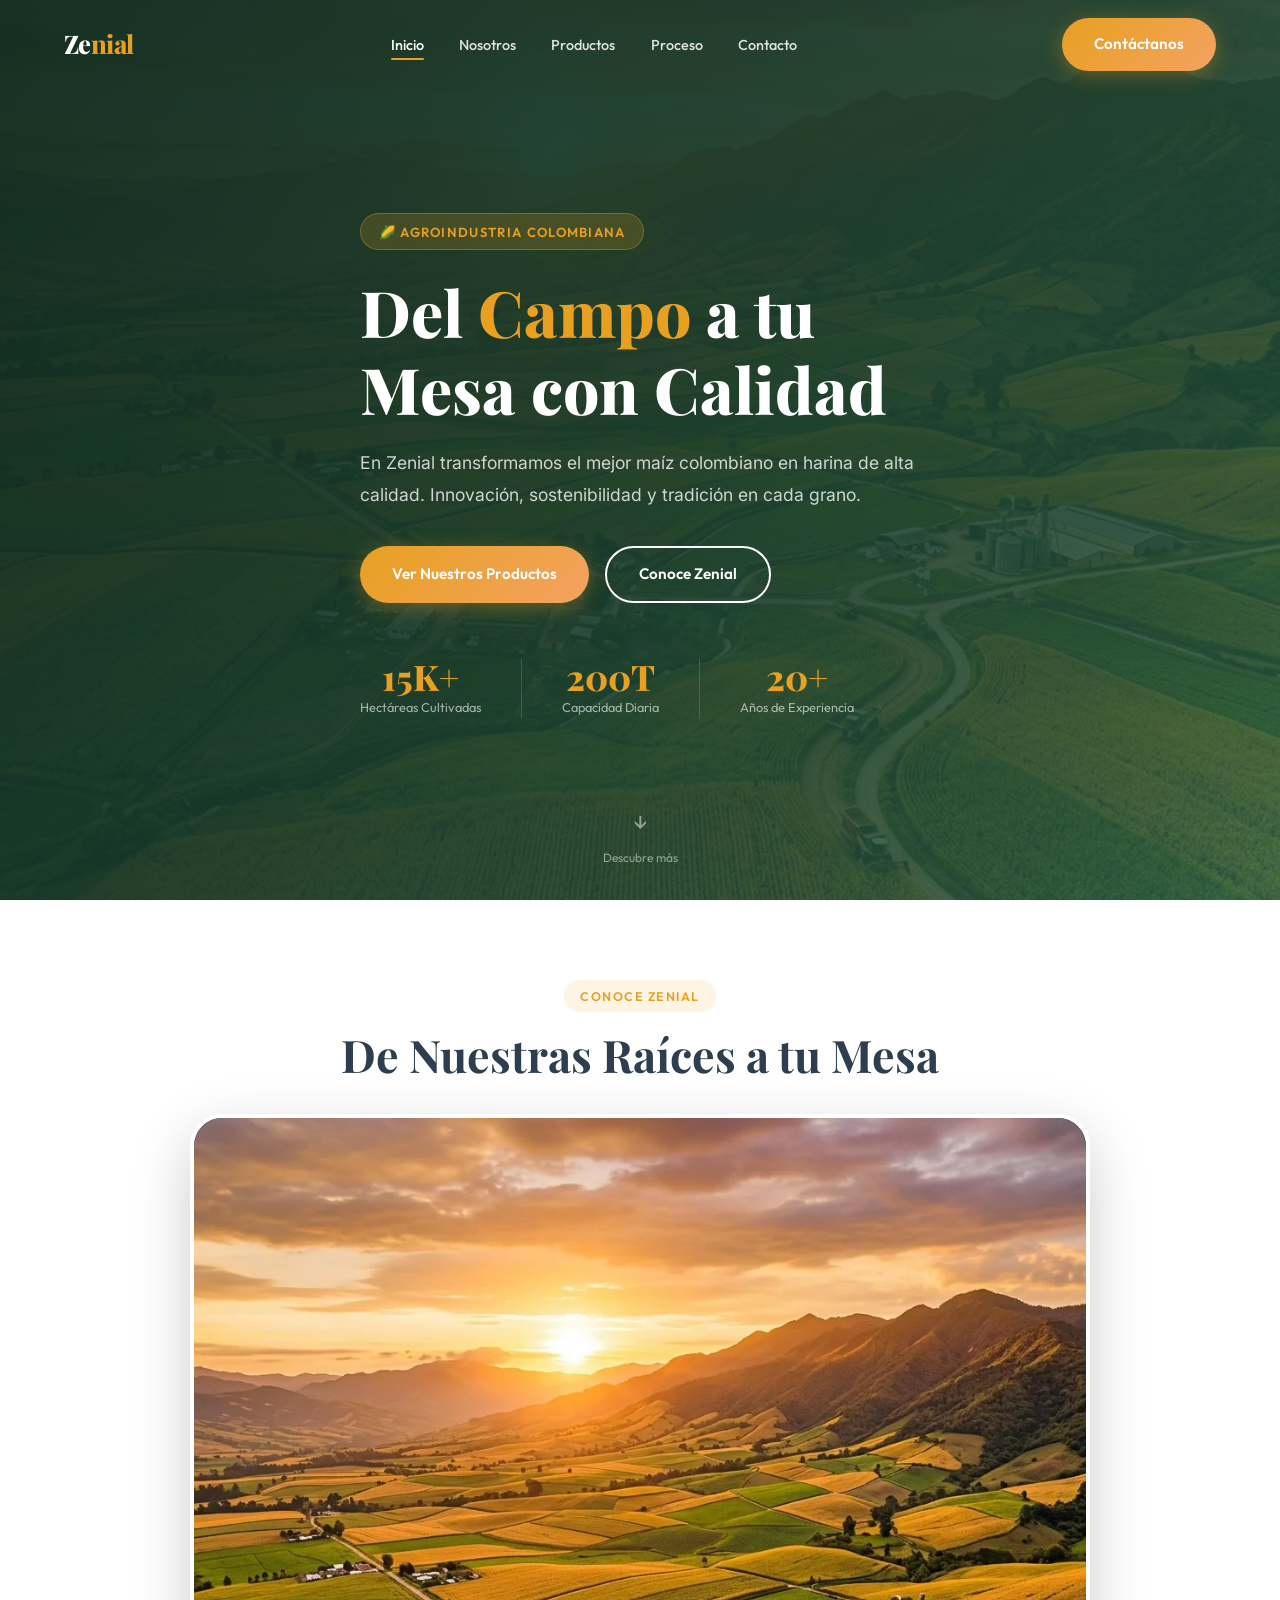
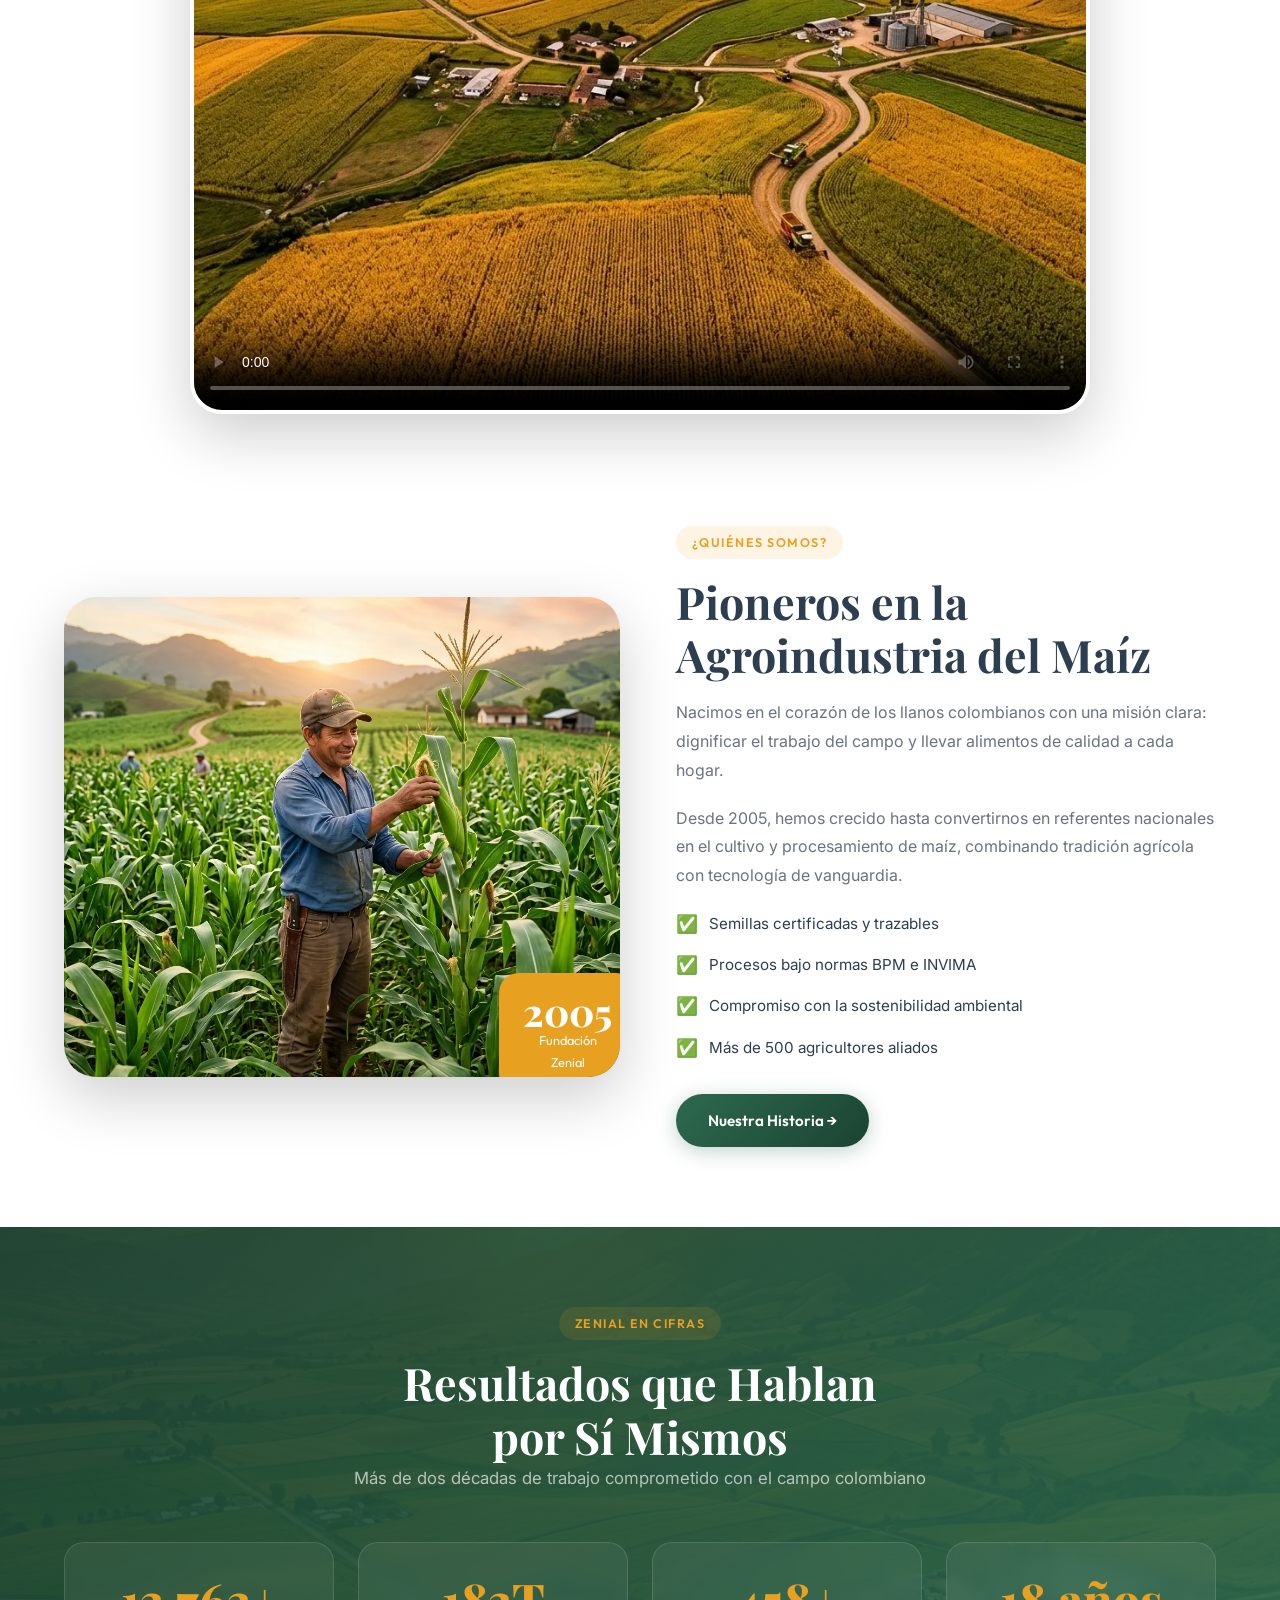
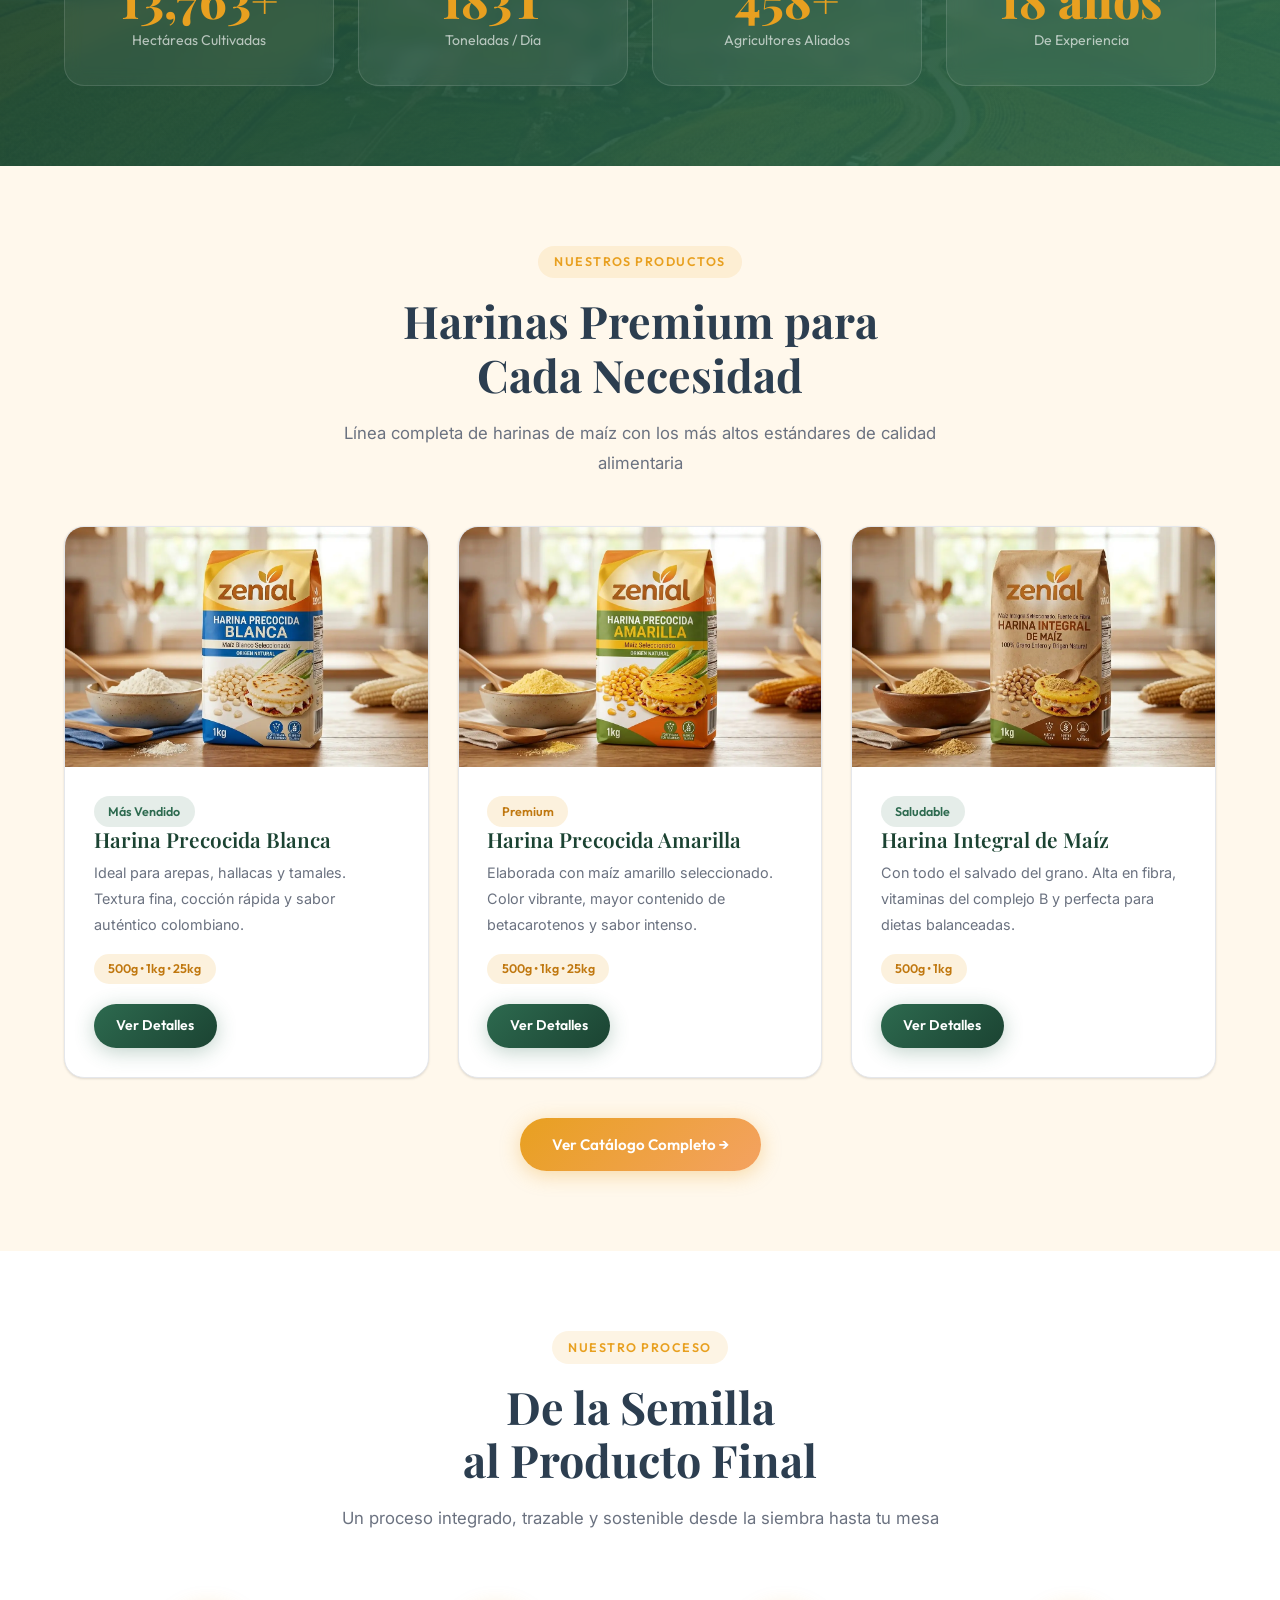
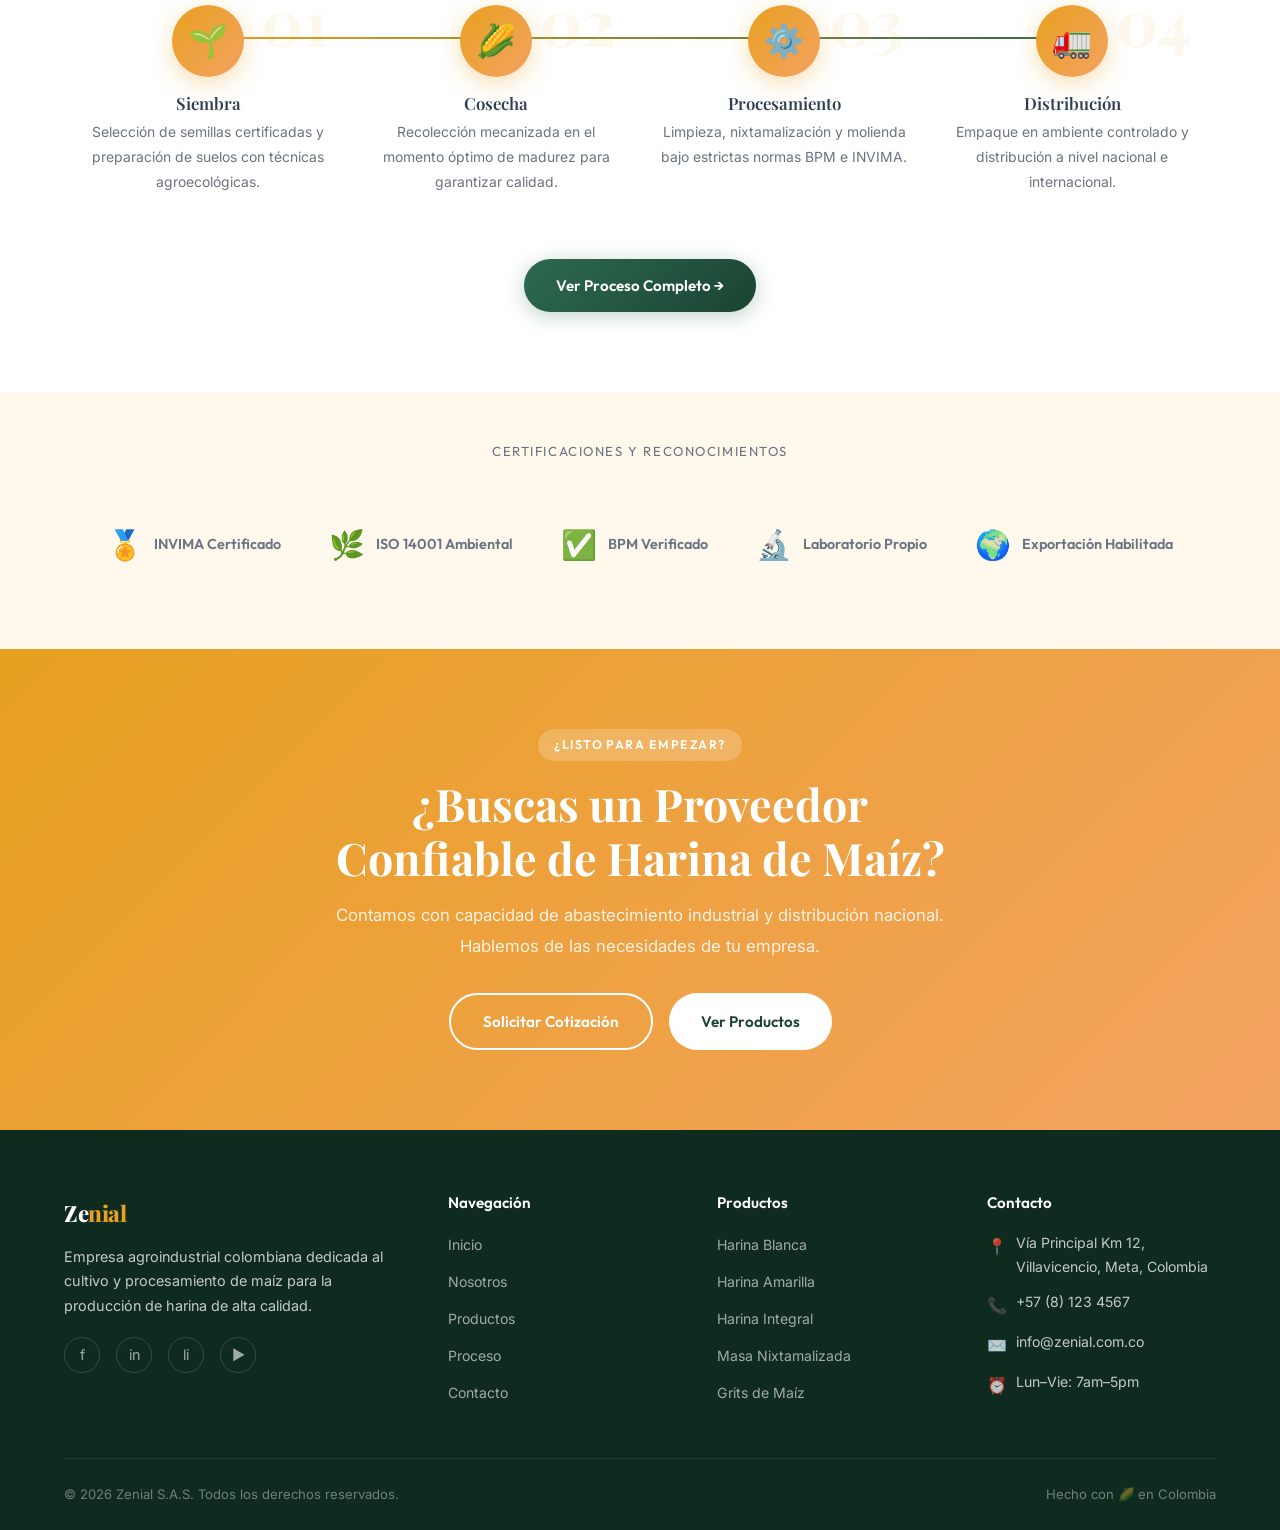
==== commit 59dff3c6: "feat: standardize design system, implement webp assets, and modernize UI layouts across all pages" ====
--- a/index.html
+++ b/index.html
@@ -22,7 +22,7 @@
     .hero-bg {
       position: absolute;
       inset: 0;
-      background: url('assets/images/hero_banner.png') center/cover no-repeat;
+      background: url('assets/images/hero_banner.webp') center/cover no-repeat;
       opacity: .22;
     }
 
@@ -268,7 +268,7 @@
       content: '';
       position: absolute;
       inset: 0;
-      background: url('assets/images/hero_banner.png') center/cover no-repeat;
+      background: url('assets/images/hero_banner.webp') center/cover no-repeat;
       opacity: .07;
     }
 
@@ -345,7 +345,7 @@
   <nav class="navbar" id="navbar">
     <div class="container">
       <a href="index.html" class="nav-logo">
-        <img src="assets/logo.png" alt="Zenial Logo" onerror="this.style.display='none'">
+        <img src="assets/logo.webp" alt="Zenial Logo" onerror="this.style.display='none'">
         <span class="nav-logo-text">Ze<span>nial</span></span>
       </a>
       <ul class="nav-links" id="navLinks">
@@ -410,7 +410,7 @@
         <h2>De Nuestras Raíces a tu Mesa</h2>
       </div>
       <div class="video-container reveal">
-        <video controls poster="assets/images/hero_banner.png">
+        <video controls poster="assets/images/hero_banner.webp">
           <source src="assets/video/Raíces_a_tu_Mesa.mp4#t=0,26" type="video/mp4">
           Tu navegador no soporta la etiqueta de video.
         </video>
@@ -423,7 +423,7 @@
     <div class="container">
       <div class="grid-2">
         <div class="about-img-wrap reveal-left">
-          <img src="assets/images/agricultor_campo.png"
+          <img loading="lazy" src="assets/images/agricultor_campo.webp"
             onerror="this.src='https://images.unsplash.com/photo-1625246333195-78d9c38ad449?w=800&q=80'"
             alt="Agricultor en campo de maíz Zenial" />
           <div class="about-badge">
@@ -496,7 +496,7 @@
       <div class="prod-grid">
         <div class="product-card reveal">
           <div class="product-img">
-            <img src="assets/images/harina_blanca.png"
+            <img loading="lazy" src="assets/images/harina_blanca.webp"
               onerror="this.style.display='none'; this.parentElement.innerHTML+='🌽'"
               alt="Harina de Maíz Precocida Blanca" />
           </div>
@@ -514,7 +514,7 @@
         </div>
         <div class="product-card reveal">
           <div class="product-img">
-            <img src="assets/images/harina_amarilla.png"
+            <img loading="lazy" src="assets/images/harina_amarilla.webp"
               onerror="this.style.display='none'; this.parentElement.innerHTML+='🌽'"
               alt="Harina de Maíz Precocida Amarilla" />
           </div>
@@ -532,7 +532,7 @@
         </div>
         <div class="product-card reveal">
           <div class="product-img">
-            <img src="assets/images/harina_integral.png"
+            <img loading="lazy" src="assets/images/harina_integral.webp"
               onerror="this.style.display='none'; this.parentElement.innerHTML+='🌽'" alt="Harina de Maíz Integral" />
           </div>
           <div class="product-body">
--- a/css/styles.css
+++ b/css/styles.css
@@ -316,7 +316,7 @@
 .page-hero::before {
   content: '';
   position: absolute; inset: 0;
-  background: url('../assets/images/hero_banner.png') center/cover no-repeat;
+  background: url('../assets/images/hero_banner.webp') center/cover no-repeat;
   opacity: .15;
 }
 .page-hero .container { position: relative; z-index: 1; }
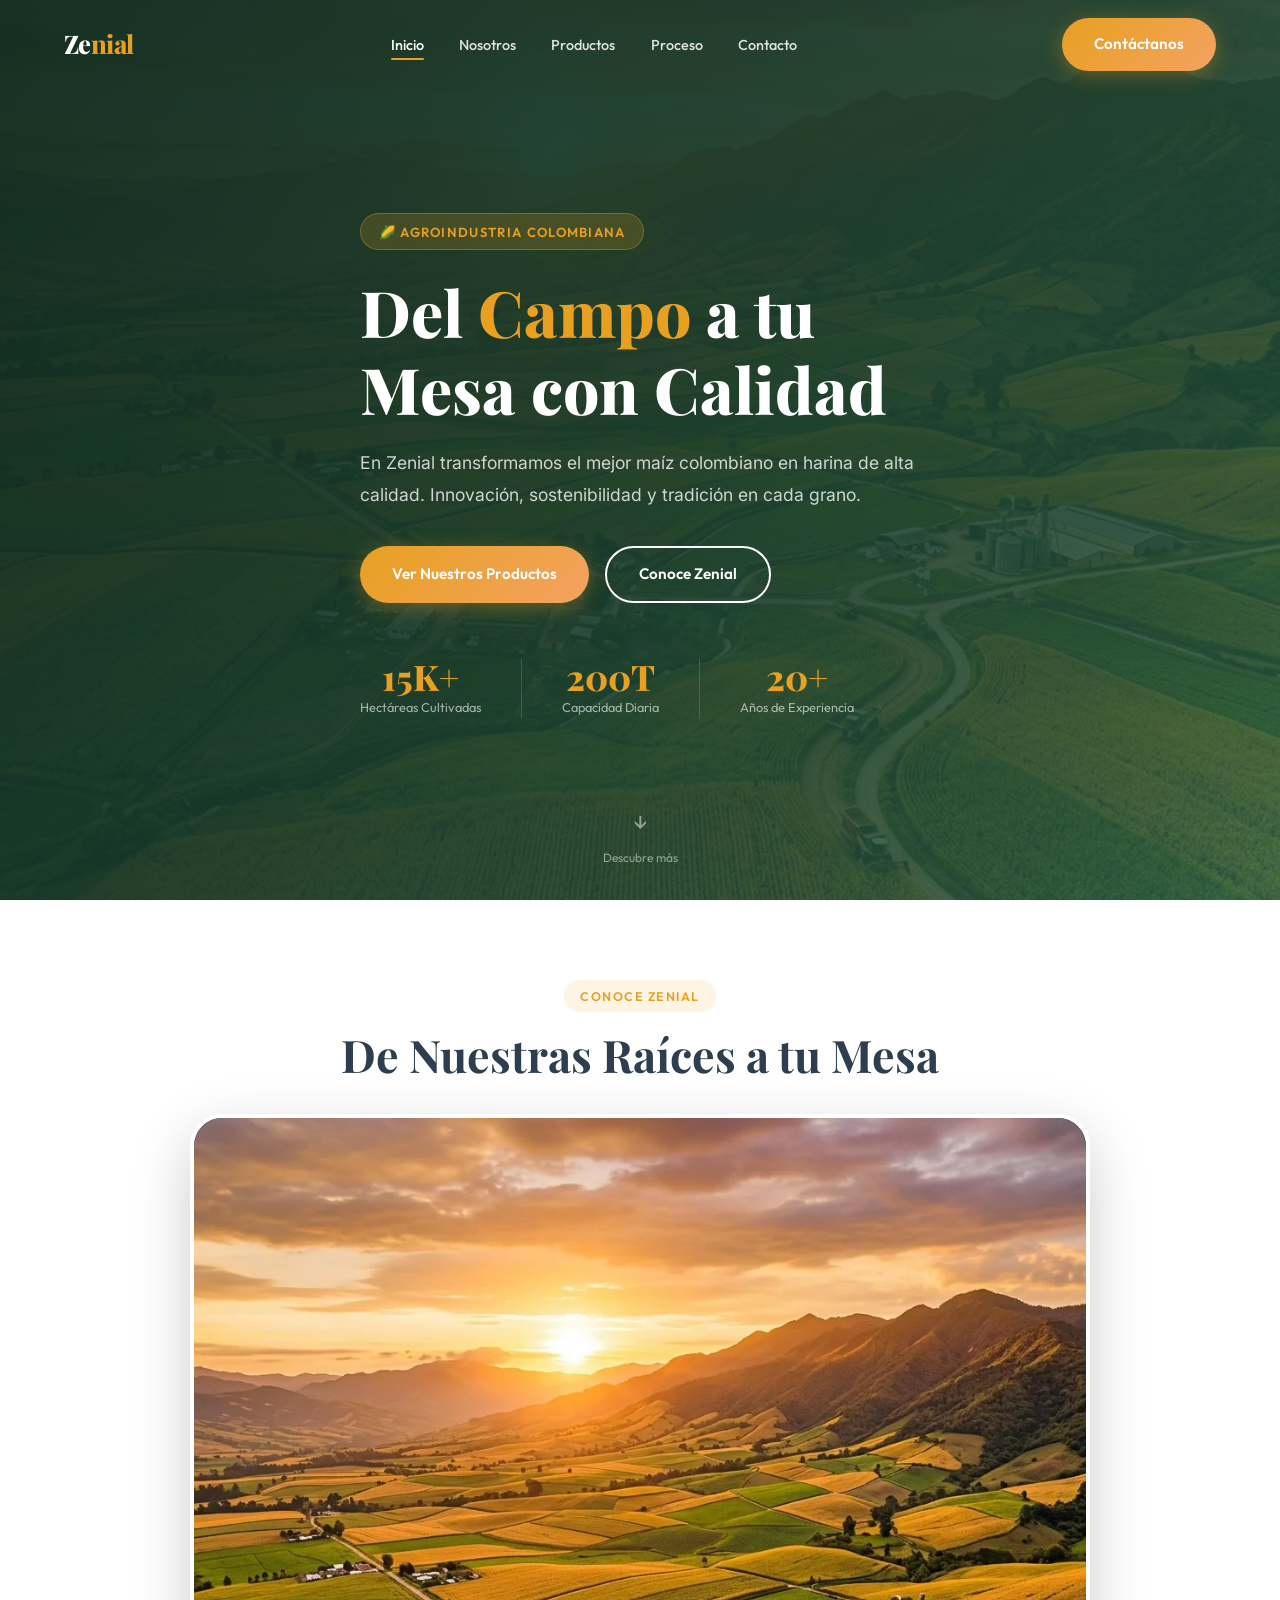
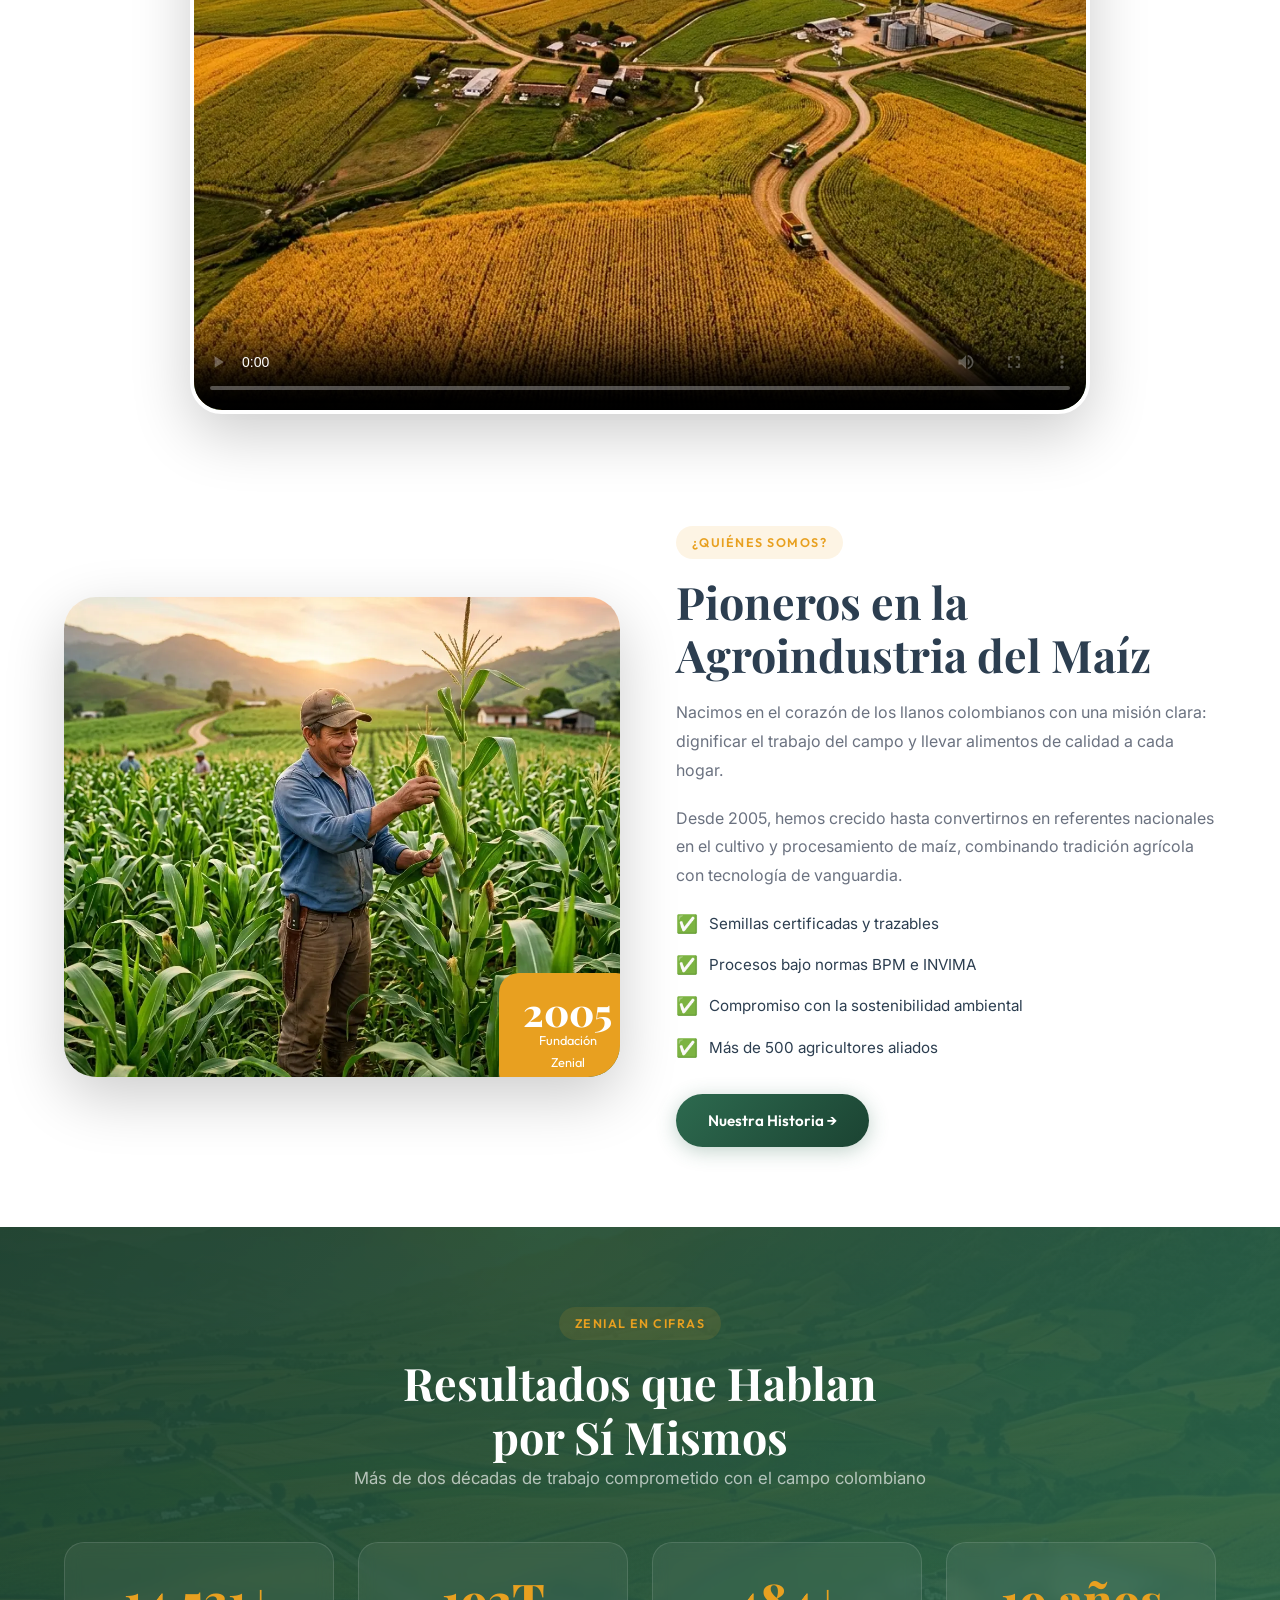
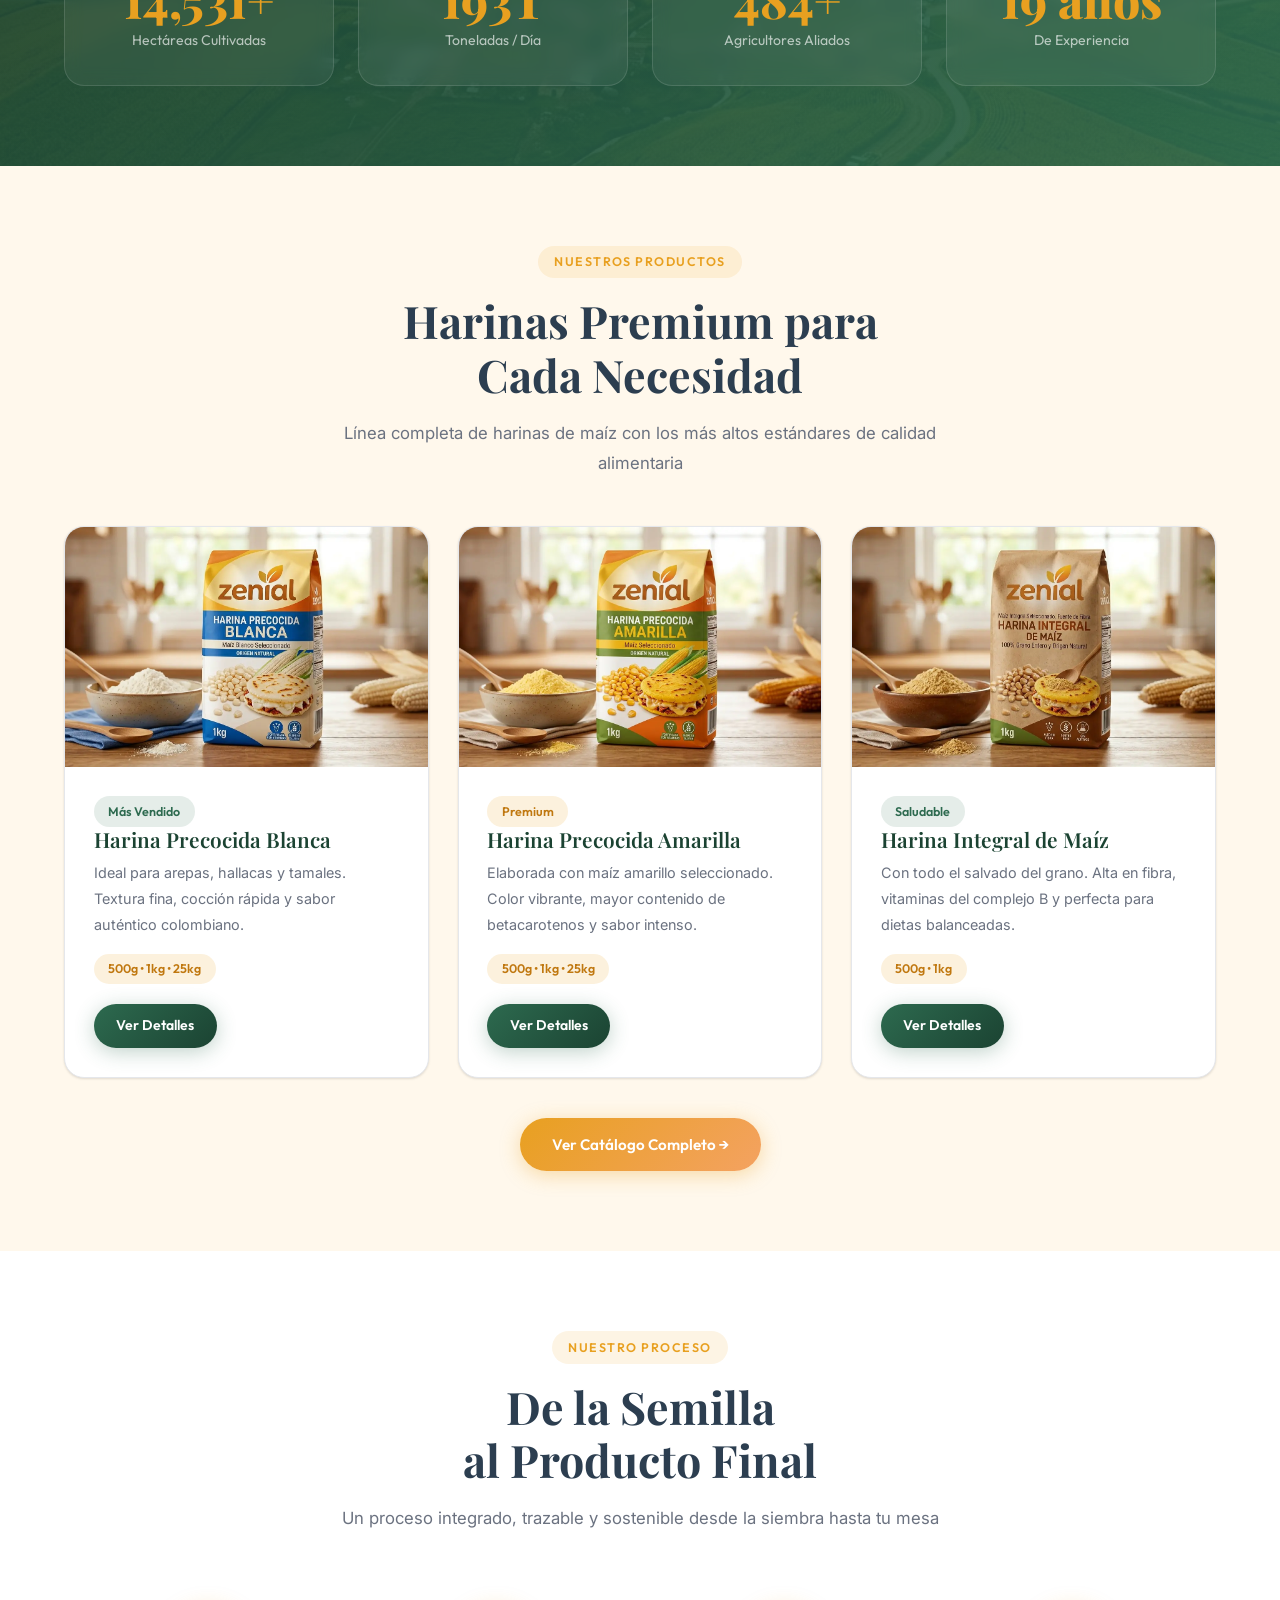
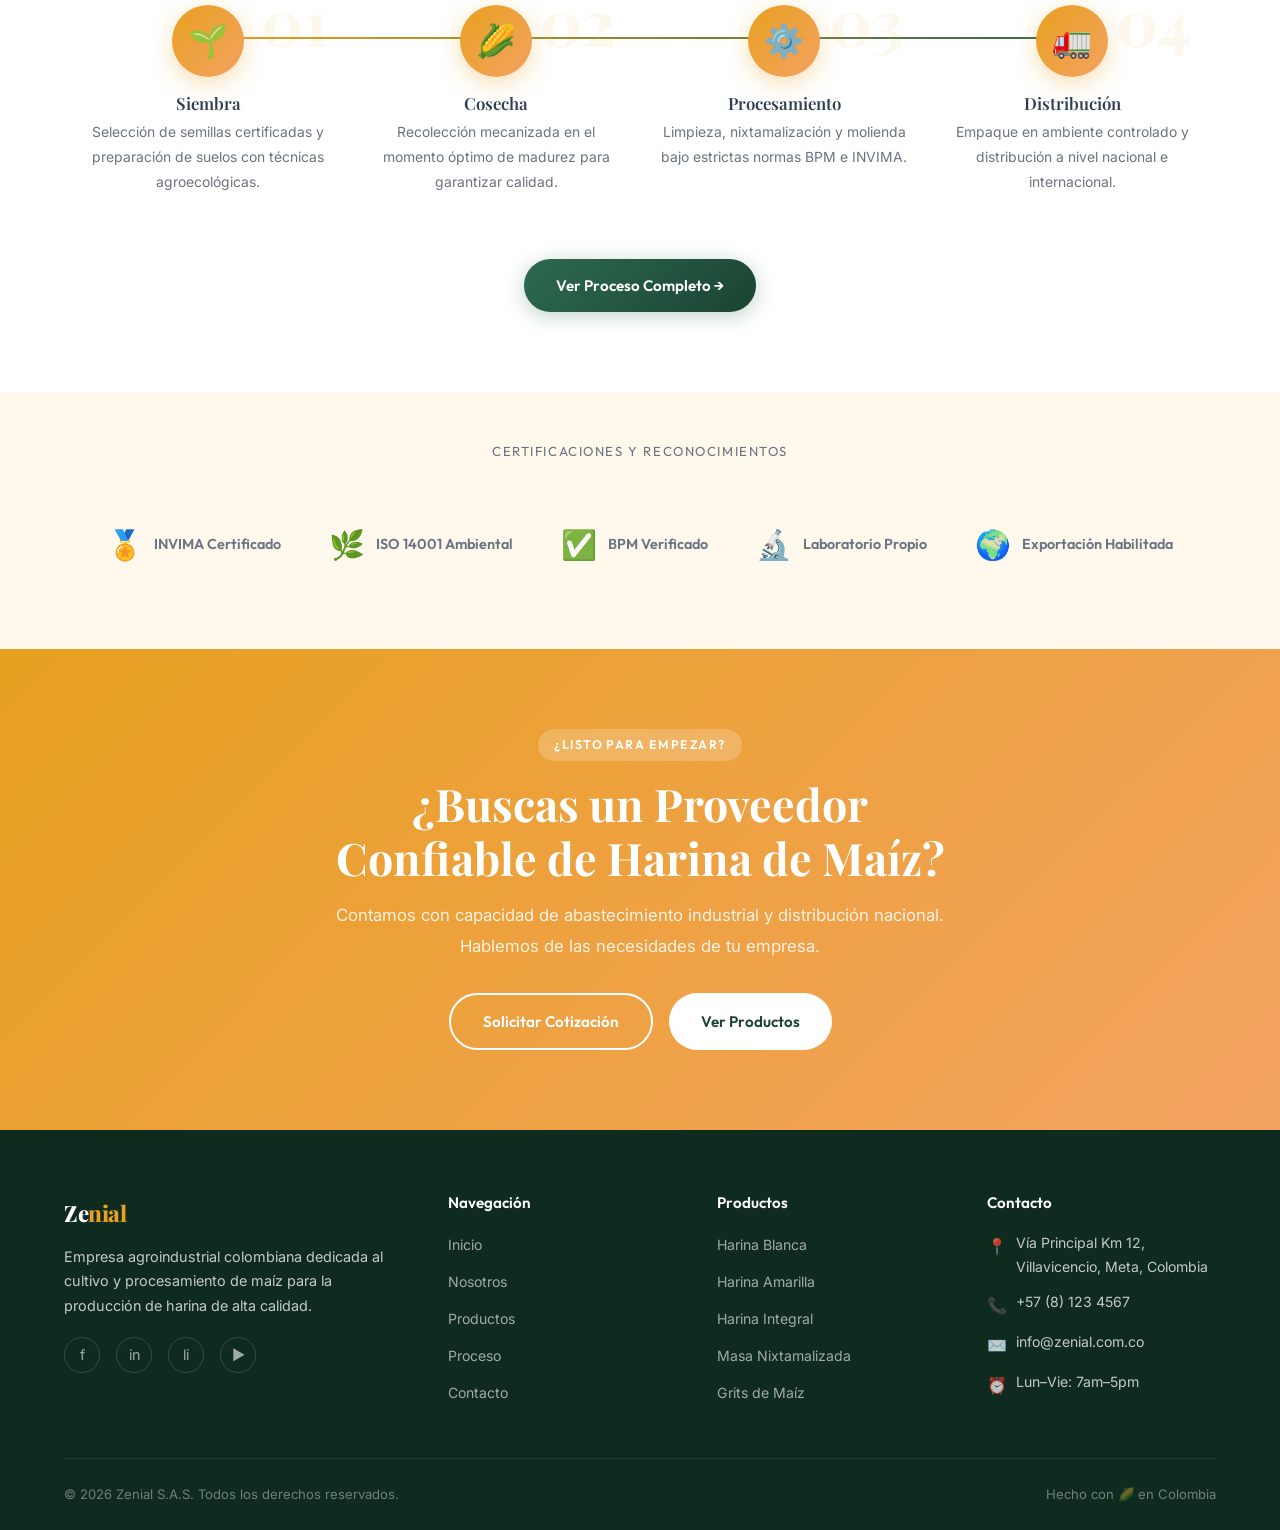
==== commit a429ad54: "feat: add responsive grid layouts for product sections on mobile devices" ====
--- a/index.html
+++ b/index.html
@@ -254,6 +254,18 @@
       display: grid;
       grid-template-columns: repeat(3, 1fr);
       gap: 1.8rem;
+    }
+
+    @media (max-width: 900px) {
+      .prod-grid {
+        grid-template-columns: repeat(2, 1fr);
+      }
+    }
+
+    @media (max-width: 768px) {
+      .prod-grid {
+        grid-template-columns: 1fr;
+      }
     }
 
     /* ── STATS SECTION ── */
